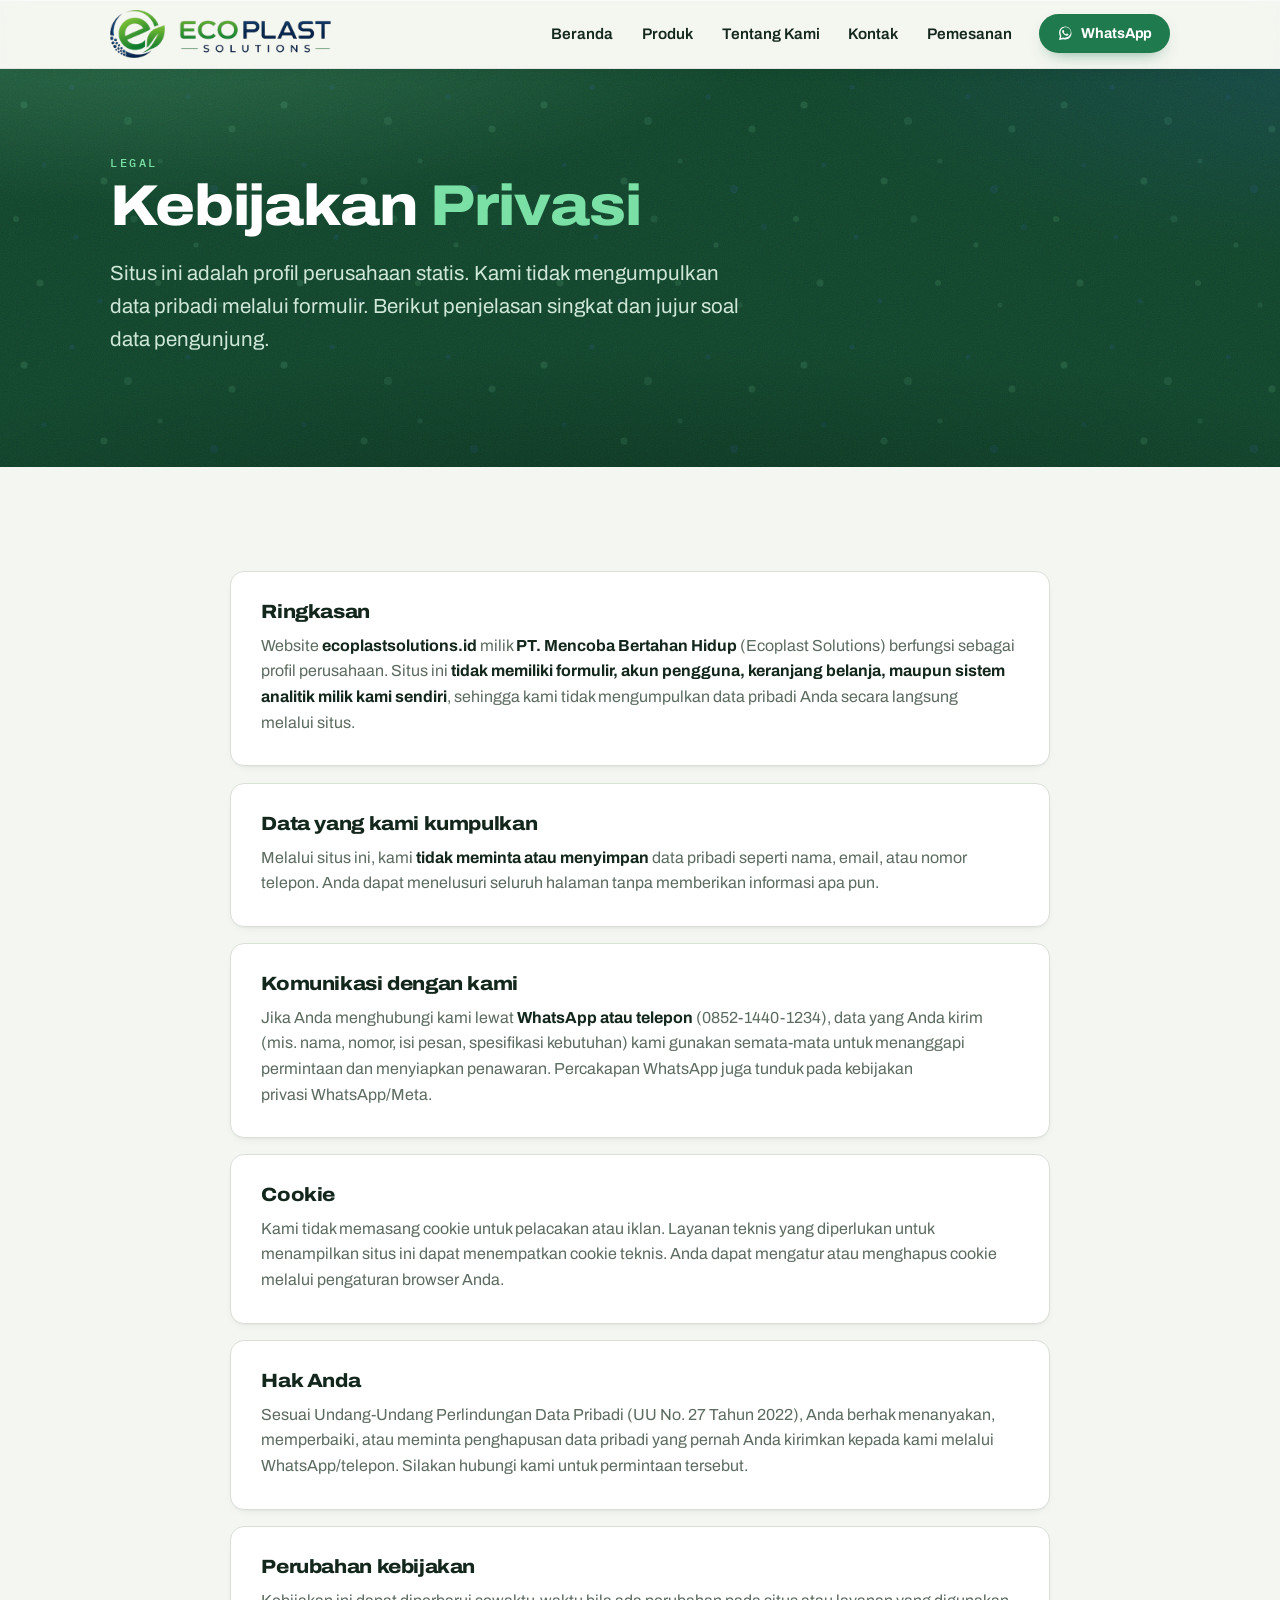
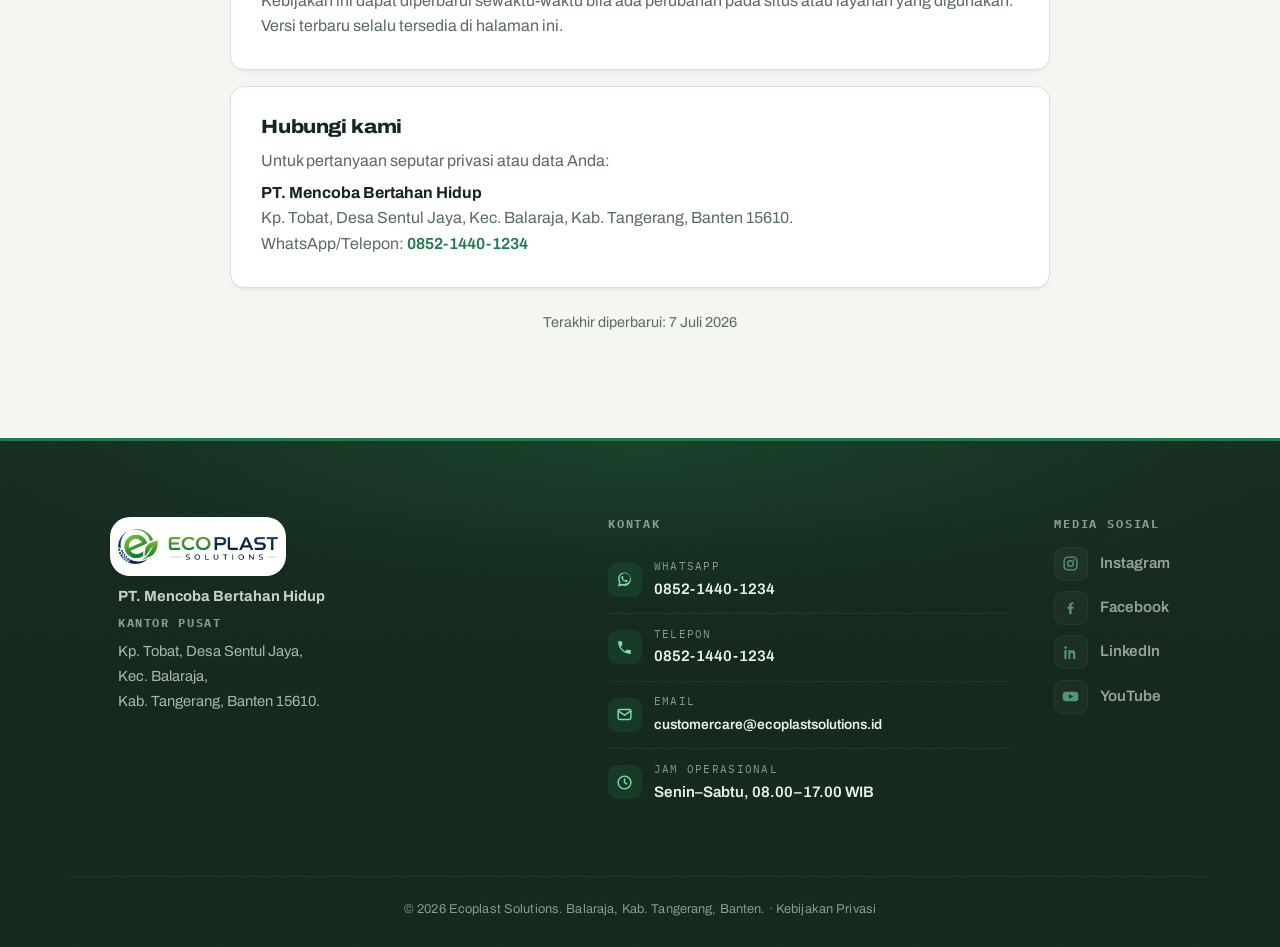
==== kebijakan-privasi.html @ 9cff0c55 "Zoom galeri mesin dikalemkan; judul Lokasi diganti Dua permintaan pemilik dalam satu perubahan.  1. " ====
<!DOCTYPE html>
<html lang="id">
<head>
  <meta charset="UTF-8" />
  <meta name="viewport" content="width=device-width, initial-scale=1.0" />
  <title>Kebijakan Privasi — Ecoplast Solutions</title>
  <meta name="description" content="Kebijakan privasi Ecoplast Solutions: situs profil statis tanpa formulir pengumpulan data. Penjelasan data yang dikumpulkan, komunikasi, dan cookie." />
  <meta name="keywords" content="kebijakan privasi, Ecoplast Solutions, Indonesia, Tangerang, Balaraja, Banten" />
  <meta name="robots" content="index, follow, max-snippet:-1, max-image-preview:large" />

  <link rel="canonical" href="https://ecoplastsolutions.id/kebijakan-privasi.html" />
  <meta property="og:type" content="website" />
  <meta property="og:site_name" content="Ecoplast Solutions" />
  <meta property="og:locale" content="id_ID" />
  <meta property="og:title" content="Kebijakan Privasi — Ecoplast Solutions" />
  <meta property="og:description" content="Situs profil statis tanpa formulir pengumpulan data. Penjelasan data yang dikumpulkan, komunikasi, dan cookie." />
  <meta property="og:url" content="https://ecoplastsolutions.id/kebijakan-privasi.html" />
  <meta property="og:image" content="https://ecoplastsolutions.id/assets/og-image.png" />
  <meta property="og:image:width" content="1200" />
  <meta property="og:image:height" content="630" />
  <meta property="og:image:alt" content="Logo Ecoplast Solutions — produksi tali plastik &amp; biji plastik PP, Balaraja, Kab. Tangerang, Banten" />
  <meta name="twitter:card" content="summary_large_image" />

  <meta name="geo.region" content="ID-BT" />
  <meta name="geo.placename" content="Balaraja, Kabupaten Tangerang" />
  <meta name="geo.position" content="-6.2077458;106.4389806" />
  <meta name="ICBM" content="-6.2077458, 106.4389806" />

  <link rel="icon" href="/favicon.ico" sizes="16x16 32x32 48x48" />
  <link rel="icon" type="image/png" href="/favicon-32x32.png" sizes="32x32" />
  <link rel="icon" type="image/png" href="/favicon-48x48.png" sizes="48x48" />
  <link rel="apple-touch-icon" href="/apple-touch-icon.png" />
  <meta name="theme-color" content="#12442B" />
  <meta name="msapplication-TileColor" content="#12442B" />

  <link rel="preconnect" href="https://fonts.googleapis.com" />
  <link rel="preconnect" href="https://fonts.gstatic.com" crossorigin />
  <link href="https://fonts.googleapis.com/css2?family=Archivo:wght@400;500;600;700;800;900&family=IBM+Plex+Mono:wght@400;500&display=swap" rel="stylesheet" />
  <link rel="stylesheet" href="/styles.css?v=20260905s" />
  <link rel="stylesheet" href="/responsive.css?v=20260905s" />
  <script type="application/ld+json">
  {
    "@context": "https://schema.org",
    "@graph": [
      {
        "@type": "WebSite",
        "@id": "https://ecoplastsolutions.id/#website",
        "url": "https://ecoplastsolutions.id/",
        "name": "Ecoplast Solutions",
        "inLanguage": "id-ID",
        "publisher": {
          "@id": "https://ecoplastsolutions.id/#business"
        }
      },
      {
        "@type": "WebPage",
        "@id": "https://ecoplastsolutions.id/kebijakan-privasi.html#webpage",
        "url": "https://ecoplastsolutions.id/kebijakan-privasi.html",
        "name": "Kebijakan Privasi — Ecoplast Solutions",
        "isPartOf": {
          "@id": "https://ecoplastsolutions.id/#website"
        },
        "about": {
          "@id": "https://ecoplastsolutions.id/#business"
        },
        "inLanguage": "id-ID",
        "breadcrumb": {
          "@id": "https://ecoplastsolutions.id/kebijakan-privasi.html#breadcrumb"
        }
      },
      {
        "@type": "BreadcrumbList",
        "@id": "https://ecoplastsolutions.id/kebijakan-privasi.html#breadcrumb",
        "itemListElement": [
          {
            "@type": "ListItem",
            "position": 1,
            "name": "Beranda",
            "item": "https://ecoplastsolutions.id/"
          },
          {
            "@type": "ListItem",
            "position": 2,
            "name": "Kebijakan Privasi",
            "item": "https://ecoplastsolutions.id/kebijakan-privasi.html"
          }
        ]
      }
    ]
  }
  </script>
  <script>document.documentElement.classList.add('has-js');</script>
</head>
<body>
  <a class="skip-link" href="#main">Lewati ke konten</a>

  <header class="site-header">
    <div class="container">
      <a class="brand" href="/" aria-label="Ecoplast Solutions — Beranda">
        <img class="brand__mark" src="/assets/logo-lockup.png?v=1" width="570" height="124" alt="Ecoplast Solutions" />
      </a>
      <input type="checkbox" id="nav-toggle" class="nav-toggle" aria-label="Buka menu navigasi" autocomplete="off" />
      <label class="nav-burger" for="nav-toggle"><span></span><span></span><span></span></label>
      <label class="nav-overlay" for="nav-toggle" aria-hidden="true"></label>
      <nav class="nav" aria-label="Navigasi utama">
        <ul class="nav__links">
          <li><a class="nav__link" href="/">Beranda</a></li>
          <li><a class="nav__link" href="/produk.html">Produk</a></li>
          <li><a class="nav__link" href="/tentang.html">Tentang Kami</a></li>
          <li><a class="nav__link" href="/kontak.html">Kontak</a></li>
          <li><a class="nav__link" href="/pemesanan.html">Pemesanan</a></li>
        </ul>
        <a class="btn btn--wa nav__cta" href="https://wa.me/6285214401234?text=Halo%20Ecoplast%20Solutions%2C%20saya%20ingin%20bertanya." target="_blank" rel="noopener">
          <svg class="wa-ico" viewBox="0 0 32 32" aria-hidden="true" fill="currentColor"><path d="M16.04 3C9.4 3 4 8.4 4 15.04c0 2.12.55 4.19 1.6 6.02L4 29l8.13-1.55a12 12 0 0 0 3.9.66h.01C22.68 28.1 28 22.7 28 16.06 28 9.42 22.68 3 16.04 3zm0 21.9c-1.2 0-2.38-.24-3.48-.72l-.25-.1-4.83.92.92-4.7-.16-.25a9.9 9.9 0 0 1-1.53-5.9c0-5.5 4.48-9.98 9.98-9.98 5.5 0 9.9 4.48 9.9 9.98 0 5.5-4.48 9.75-9.98 9.75zm5.46-7.38c-.3-.15-1.77-.87-2.04-.97-.27-.1-.47-.15-.67.15-.2.3-.77.97-.94 1.17-.17.2-.35.22-.65.07-.3-.15-1.26-.46-2.4-1.48-.89-.79-1.49-1.77-1.66-2.07-.17-.3-.02-.46.13-.61.13-.13.3-.35.45-.52.15-.17.2-.3.3-.5.1-.2.05-.37-.02-.52-.08-.15-.67-1.62-.92-2.22-.24-.58-.49-.5-.67-.51l-.57-.01c-.2 0-.52.07-.8.37-.27.3-1.05 1.02-1.05 2.5 0 1.47 1.07 2.89 1.22 3.09.15.2 2.1 3.2 5.08 4.49.71.31 1.26.49 1.69.63.71.22 1.36.19 1.87.12.57-.09 1.77-.72 2.02-1.42.25-.7.25-1.3.17-1.42-.07-.13-.27-.2-.57-.35z"/></svg>
          WhatsApp
        </a>
      </nav>
    </div>
  </header>

  <main id="main">

    <!-- Page hero -->
    <section class="hero dotted" style="padding-block:clamp(3rem,7vw,5rem)">
      <div class="container">
        <div class="hero__inner">
          <span class="eyebrow on-dark">Legal</span>
          <h1>Kebijakan <span class="hl-light">Privasi</span></h1>
          <p class="hero__lead">Situs ini adalah profil perusahaan statis. Kami tidak mengumpulkan data pribadi melalui formulir. Berikut penjelasan singkat dan jujur soal data pengunjung.</p>
        </div>
      </div>
    </section>

    <!-- Isi kebijakan -->
    <section class="section">
      <div class="container">
        <div style="max-width:820px;margin-inline:auto;display:grid;gap:1rem">

          <div class="card">
            <h2 style="font-size:1.2rem;margin-bottom:0.6rem">Ringkasan</h2>
            <p>Website <strong>ecoplastsolutions.id</strong> milik <strong>PT. Mencoba Bertahan Hidup</strong> (Ecoplast Solutions) berfungsi sebagai profil perusahaan. Situs ini <strong>tidak memiliki formulir, akun pengguna, keranjang belanja, maupun sistem analitik milik kami sendiri</strong>, sehingga kami tidak mengumpulkan data pribadi Anda secara langsung melalui situs.</p>
          </div>

          <div class="card">
            <h2 style="font-size:1.2rem;margin-bottom:0.6rem">Data yang kami kumpulkan</h2>
            <p>Melalui situs ini, kami <strong>tidak meminta atau menyimpan</strong> data pribadi seperti nama, email, atau nomor telepon. Anda dapat menelusuri seluruh halaman tanpa memberikan informasi apa pun.</p>
          </div>

          <div class="card">
            <h2 style="font-size:1.2rem;margin-bottom:0.6rem">Komunikasi dengan kami</h2>
            <p>Jika Anda menghubungi kami lewat <strong>WhatsApp atau telepon</strong> (0852-1440-1234), data yang Anda kirim (mis. nama, nomor, isi pesan, spesifikasi kebutuhan) kami gunakan semata-mata untuk menanggapi permintaan dan menyiapkan penawaran. Percakapan WhatsApp juga tunduk pada kebijakan privasi WhatsApp/Meta.</p>
          </div>

          <div class="card">
            <h2 style="font-size:1.2rem;margin-bottom:0.6rem">Cookie</h2>
            <p>Kami tidak memasang cookie untuk pelacakan atau iklan. Layanan teknis yang diperlukan untuk menampilkan situs ini dapat menempatkan cookie teknis. Anda dapat mengatur atau menghapus cookie melalui pengaturan browser Anda.</p>
          </div>

          <div class="card">
            <h2 style="font-size:1.2rem;margin-bottom:0.6rem">Hak Anda</h2>
            <p>Sesuai Undang-Undang Perlindungan Data Pribadi (UU No. 27 Tahun 2022), Anda berhak menanyakan, memperbaiki, atau meminta penghapusan data pribadi yang pernah Anda kirimkan kepada kami melalui WhatsApp/telepon. Silakan hubungi kami untuk permintaan tersebut.</p>
          </div>

          <div class="card">
            <h2 style="font-size:1.2rem;margin-bottom:0.6rem">Perubahan kebijakan</h2>
            <p>Kebijakan ini dapat diperbarui sewaktu-waktu bila ada perubahan pada situs atau layanan yang digunakan. Versi terbaru selalu tersedia di halaman ini.</p>
          </div>

          <div class="card">
            <h2 style="font-size:1.2rem;margin-bottom:0.6rem">Hubungi kami</h2>
            <p>Untuk pertanyaan seputar privasi atau data Anda:</p>
            <p style="margin-top:0.4rem"><strong>PT. Mencoba Bertahan Hidup</strong><br />Kp. Tobat, Desa Sentul Jaya, Kec. Balaraja, Kab. Tangerang, Banten 15610.<br />WhatsApp/Telepon: <a class="link-inline" href="tel:+6285214401234">0852-1440-1234</a></p>
          </div>

          <p style="color:var(--muted);font-size:0.9rem;text-align:center;margin-top:0.4rem">Terakhir diperbarui: 7 Juli 2026</p>

        </div>
      </div>
    </section>

  </main>

  <footer class="site-footer">
    <div class="container">
      <div class="foot-cols">
      <div class="foot-info">
        <a class="foot-brand" href="/" aria-label="Ecoplast Solutions — Beranda">
          <img class="foot-brand__mark" src="/assets/logo-lockup.png?v=1" width="570" height="124" alt="Ecoplast Solutions" />
        </a>
        <p class="foot-address">
          <span class="foot-address__org">PT. Mencoba Bertahan Hidup</span>
          <strong>Kantor Pusat</strong>
          Kp. Tobat, Desa Sentul Jaya, Kec. Balaraja,<br />
          Kab. Tangerang, Banten 15610.
        </p>
      </div>
      <div class="foot-col">
        <h3>Kontak</h3>
        <div class="fc">
          <div class="fc-row">
            <span class="fc-ico"><svg viewBox="0 0 32 32" fill="currentColor" aria-hidden="true"><path d="M16.04 3C9.4 3 4 8.4 4 15.04c0 2.12.55 4.19 1.6 6.02L4 29l8.13-1.55a12 12 0 0 0 3.9.66h.01C22.68 28.1 28 22.7 28 16.06 28 9.42 22.68 3 16.04 3zm0 21.9c-1.2 0-2.38-.24-3.48-.72l-.25-.1-4.83.92.92-4.7-.16-.25a9.9 9.9 0 0 1-1.53-5.9c0-5.5 4.48-9.98 9.98-9.98 5.5 0 9.9 4.48 9.9 9.98 0 5.5-4.48 9.75-9.98 9.75zm5.46-7.38c-.3-.15-1.77-.87-2.04-.97-.27-.1-.47-.15-.67.15-.2.3-.77.97-.94 1.17-.17.2-.35.22-.65.07-.3-.15-1.26-.46-2.4-1.48-.89-.79-1.49-1.77-1.66-2.07-.17-.3-.02-.46.13-.61.13-.13.3-.35.45-.52.15-.17.2-.3.3-.5.1-.2.05-.37-.02-.52-.08-.15-.67-1.62-.92-2.22-.24-.58-.49-.5-.67-.51l-.57-.01c-.2 0-.52.07-.8.37-.27.3-1.05 1.02-1.05 2.5 0 1.47 1.07 2.89 1.22 3.09.15.2 2.1 3.2 5.08 4.49.71.31 1.26.49 1.69.63.71.22 1.36.19 1.87.12.57-.09 1.77-.72 2.02-1.42.25-.7.25-1.3.17-1.42-.07-.13-.27-.2-.57-.35z"/></svg></span>
            <div>
              <span class="fc-label">WhatsApp</span>
              <a class="fc-val" href="https://wa.me/6285214401234?text=Halo%20Ecoplast%20Solutions%2C%20saya%20ingin%20bertanya." target="_blank" rel="noopener">0852-1440-1234</a>
            </div>
          </div>
          <hr class="fc-divider" />
          <div class="fc-row">
            <span class="fc-ico"><svg viewBox="0 0 24 24" fill="currentColor" aria-hidden="true"><path d="M6.6 10.8c1.4 2.8 3.8 5.1 6.6 6.6l2.2-2.2c.3-.3.7-.4 1-.2 1.1.4 2.3.6 3.6.6.6 0 1 .4 1 1V20c0 .6-.4 1-1 1C10.6 21 3 13.4 3 4c0-.6.4-1 1-1h3.5c.6 0 1 .4 1 1 0 1.2.2 2.4.6 3.6.1.4 0 .8-.3 1l-2.2 2.2z"/></svg></span>
            <div>
              <span class="fc-label">Telepon</span>
              <a class="fc-val" href="tel:+6285214401234">0852-1440-1234</a>
            </div>
          </div>
          <hr class="fc-divider" />
          <div class="fc-row">
            <span class="fc-ico"><svg viewBox="0 0 24 24" fill="none" stroke="currentColor" stroke-width="2" stroke-linecap="round" stroke-linejoin="round" aria-hidden="true"><rect x="3" y="5" width="18" height="14" rx="2"/><path d="m3 7 9 6 9-6"/></svg></span>
            <div>
              <span class="fc-label">Email</span>
              <a class="fc-val fc-val--email" href="mailto:customercare@ecoplastsolutions.id">customercare@<wbr />ecoplastsolutions.id</a>
            </div>
          </div>
          <hr class="fc-divider" />
          <div class="fc-row">
            <span class="fc-ico"><svg viewBox="0 0 24 24" fill="none" stroke="currentColor" stroke-width="2" stroke-linecap="round" stroke-linejoin="round" aria-hidden="true"><circle cx="12" cy="12" r="9"/><path d="M12 7v5l3 2"/></svg></span>
            <div>
              <span class="fc-label">Jam Operasional</span>
              <span class="fc-val">Senin–Sabtu, 08.00–17.00 WIB</span>
            </div>
          </div>
        </div>
      </div>
      <div class="foot-col">
        <h3>Media Sosial</h3>
        <ul class="foot-social">
          <li class="fsoc">
            <span class="fsoc-ico"><svg viewBox="0 0 24 24" fill="none" stroke="currentColor" stroke-width="2" aria-hidden="true"><rect x="3" y="3" width="18" height="18" rx="5"/><circle cx="12" cy="12" r="4"/><circle cx="17.2" cy="6.8" r="1.2" fill="currentColor" stroke="none"/></svg></span>
            <div>
              <span class="fsoc-name">Instagram</span>
            </div>
          </li>
          <li class="fsoc">
            <span class="fsoc-ico"><svg viewBox="0 0 24 24" fill="currentColor" aria-hidden="true"><path d="M13.5 21v-7.3h2.5l.4-2.9h-2.9V8.9c0-.8.2-1.4 1.4-1.4h1.5V4.9c-.3 0-1.3-.1-2.4-.1-2.3 0-3.9 1.4-3.9 4v2.1H7.6v2.9h2.5V21h3.4z"/></svg></span>
            <div>
              <span class="fsoc-name">Facebook</span>
            </div>
          </li>
          <li class="fsoc">
            <span class="fsoc-ico"><svg viewBox="0 0 24 24" fill="currentColor" aria-hidden="true"><path d="M6.94 5A1.94 1.94 0 1 1 3.06 5a1.94 1.94 0 0 1 3.88 0zM3.4 8.6h3.1V21H3.4V8.6zm5.7 0h2.97v1.7h.04c.41-.78 1.42-1.6 2.93-1.6 3.13 0 3.71 2.06 3.71 4.74V21h-3.1v-5.5c0-1.31-.02-3-1.83-3-1.83 0-2.11 1.43-2.11 2.9V21H9.1V8.6z"/></svg></span>
            <div>
              <span class="fsoc-name">LinkedIn</span>
            </div>
          </li>
          <li class="fsoc">
            <span class="fsoc-ico"><svg viewBox="0 0 24 24" fill="currentColor" aria-hidden="true"><path d="M23 12s0-3.2-.4-4.7c-.2-.8-.9-1.5-1.7-1.7C19.4 5.2 12 5.2 12 5.2s-7.4 0-8.9.4c-.8.2-1.5.9-1.7 1.7C1 8.8 1 12 1 12s0 3.2.4 4.7c.2.8.9 1.5 1.7 1.7 1.5.4 8.9.4 8.9.4s7.4 0 8.9-.4c.8-.2 1.5-.9 1.7-1.7.4-1.5.4-4.7.4-4.7zM9.8 15.3V8.7l6.3 3.3-6.3 3.3z"/></svg></span>
            <div>
              <span class="fsoc-name">YouTube</span>
            </div>
          </li>
        </ul>
      </div>
      </div>
    </div>
    <div class="foot-bottom">© <span class="js-year">2026</span> Ecoplast Solutions. Balaraja, Kab. Tangerang, Banten.<a class="foot-bottom__privacy" href="/kebijakan-privasi.html">Kebijakan Privasi</a></div>
  </footer>

  <script>
    document.querySelectorAll(".js-year").forEach(function(e){e.textContent=new Date().getFullYear();});
    /* Tutup drawer saat halaman dipulihkan dari RIWAYAT (tombol Back).
       Menu = checkbox CSS-only, dan browser memulihkan state checkbox saat navigasi
       riwayat -> halaman sebelumnya muncul dengan drawer sudah terbuka, seolah
       hamburger membuka sendiri. Perlu DUA lapis karena mekanismenya dua:
       (1) autocomplete="off" di <input> mematikan pemulihan state form biasa, dan
           itu jalan walau JS mati;
       (2) bfcache mengembalikan DOM apa adanya sehingga atribut itu TIDAK menolong
           -> pageshow yang menanganinya.
       Baris t.checked=false di luar handler menutup drawer sebelum cat pertama
       pada pemulihan non-bfcache, supaya tak ada kedipan. */
    (function(){
      var t=document.getElementById("nav-toggle");
      if(!t)return;
      t.checked=false;
      window.addEventListener("pageshow",function(){t.checked=false;});
    })();
    /* Reveal saat masuk layar. Daftar SEL harus sama dgn selector .has-js di styles.css. */
    (function(){
      var SEL=".hero__inner > *, .sec-head, .pcard, .feature, .prod, .step, .card, .gshot, .map-block, .cta-band .container > *";
      var els=[].slice.call(document.querySelectorAll(SEL));
      if(!els.length)return;
      if(!("IntersectionObserver" in window)){els.forEach(function(el){el.classList.add("in");});return;}
      els.forEach(function(el){
        var sibs=[].slice.call(el.parentNode.children).filter(function(c){return els.indexOf(c)>-1;});
        var i=sibs.indexOf(el);
        if(i>0)el.style.transitionDelay=Math.min(i,5)*0.12+"s";
      });
      var io=new IntersectionObserver(function(ents){
        ents.forEach(function(e){if(e.isIntersecting){e.target.classList.add("in");io.unobserve(e.target);}});
      },{rootMargin:"0px 0px -8% 0px",threshold:0.08});
      els.forEach(function(el){io.observe(el);});
    })();
  </script>
</body>
</html>
---- styles.css ----
/* ==========================================================================
   Ecoplast Solutions — styles.css (single stylesheet for all pages)
   Static HTML + CSS. No build step, no framework.
   ========================================================================== */

:root {
  --bg: #F4F6F1;
  --ink: #14271D;
  --green: #1F7A4D;
  --green-deep: #12442B;
  --blue: #2B5CB8;
  --muted: #5C6B60;
  --line: #D9E0D6;

  --green-light: #7BE0A6;      /* highlight on dark backgrounds */

  /* GOLD — SATU pemakaian saja: bulatan nomor alur produksi (.step__n) saat hover.
     Sama seperti --blue, artinya dijaga tunggal supaya tetap berarti; begitu
     disebar ke elemen lain ia kembali jadi dekorasi.

     Pasangan ini DIPILIH PEMILIK dari perbandingan yang dirender & dilihat
     (11 Sep 2026), setelah usulan awal yang lebih gelap ditolak: "warna goldnya
     kurang pas". Ia paling dekat ke golden yellow di antara kandidat yang dicoba.

     KONSEKUENSI YANG SUDAH DISAMPAIKAN & DITERIMA: angkanya tetap PUTIH
     (permintaan pemilik juga), dan putih di atas warna seterang ini cuma
     **2,42:1** di titik terbaiknya — di bawah ambang WCAG 4,5:1 untuk teks kecil.
     Itu bukan kelalaian, itu pilihan sadar: pemilik lebih mengutamakan warnanya.
     Angka pada `.step__n` juga bukan pembawa makna — judul & deskripsi tiap
     langkah ada di `<h3>`/`<p>` di bawahnya, dan urutannya sudah dibawa `<ol>`,
     jadi yang hilang adalah kenyamanan baca, bukan informasi.
     **Kalau kelak ingin lolos ambang tanpa mengubah warnanya**, jalannya cuma
     satu dan sudah diukur: ganti warna angka dari putih ke `var(--ink)` →
     **4,73:1**. Jangan menambal dengan text-shadow/-webkit-text-stroke; trik
     semacam itu sudah pernah ditolak di footer.
     Tanpa gradasi rata pun sama saja — yang menentukan terangnya warna, bukan
     titik berhentinya. */
  --gold: #F2E3A8;             /* ujung terang gradasi */
  --gold-deep: #A88A2A;        /* ujung gelap gradasi */

  /* Warna wordmark dari LOGO ASLI (kiblat): ECO = hijau, PLAST + SOLUTIONS = navy.
     Dipakai di lockup header & footer agar warna teks brand persis logo. */
  --brand-green: #3E9B37;      /* huruf "ECO" */
  --brand-navy:  #173B5C;      /* huruf "PLAST" & "SOLUTIONS" */

  --radius: 14px;
  --radius-lg: 20px;
  --card-pad: clamp(1.4rem, 3vw, 1.9rem);
  --maxw: 1140px;
  --space: clamp(3.75rem, 8.5vw, 6.5rem);

  /* Elevation — soft, layered, low-opacity (premium depth, not heavy drop shadows) */
  --shadow-sm: 0 1px 2px rgba(18,39,29,.04), 0 4px 12px -6px rgba(18,39,29,.10);
  --shadow-md: 0 6px 16px -8px rgba(18,39,29,.12), 0 14px 34px -18px rgba(18,68,43,.24);
  --shadow-lg: 0 14px 40px -16px rgba(18,68,43,.30), 0 6px 16px -10px rgba(18,39,29,.14);

  /* Motion — one easing + duration scale for a coherent feel across the site */
  --ease: cubic-bezier(.4, 0, .2, 1);
  --ease-out: cubic-bezier(.16, 1, .3, 1);
  --dur: .22s;
  --dur-slow: .4s;
  --dur-reveal: 1.1s; /* khusus reveal scroll-in — lambat & elegan (bukan kaku) */

  --font-sans: "Archivo", system-ui, -apple-system, Segoe UI, Roboto, sans-serif;
  --font-mono: "IBM Plex Mono", ui-monospace, SFMono-Regular, Menlo, monospace;
}

/* ---- Reset ---- */
*, *::before, *::after { margin: 0; padding: 0; box-sizing: border-box; }

html {
  scroll-behavior: smooth;
  scroll-padding-top: 84px;
  -webkit-text-size-adjust: 100%;
  overflow-x: clip;   /* lihat catatan di body — `clip`, JANGAN `hidden` (sticky header) */
}

body {
  font-family: var(--font-sans);
  font-optical-sizing: auto;
  background: var(--bg);
  color: var(--ink);
  line-height: 1.6;
  -webkit-font-smoothing: antialiased;
  text-rendering: optimizeLegibility;
  /* Jaring pengaman scroll horizontal. Pakai `clip`, BUKAN `hidden`:
     `overflow-x: hidden` + `overflow-y: visible` membuat overflow-y ikut jadi
     `auto`, jadi body berubah menjadi scroll container → ada dua scroller
     bersarang (html + body). Itu sumber halaman terasa "bergeser" saat drawer
     mobile menggeser masuk, dan bisa mematahkan `position: sticky` header.
     `clip` mengklip tanpa membuat scroll container. `hidden` disimpan sebagai
     fallback untuk browser yang belum mengenal `clip`. */
  overflow-x: hidden;
  overflow-x: clip;
}

img { max-width: 100%; display: block; }
a { color: inherit; }
p { text-wrap: pretty; }

h1, h2, h3 {
  font-family: var(--font-sans);
  font-variation-settings: "wdth" 112;
  font-weight: 800;
  line-height: 1.08;
  letter-spacing: -0.02em;
  color: var(--ink);
  text-wrap: balance;
}

/* ---- Layout helpers ---- */
.container { width: 100%; max-width: var(--maxw); margin-inline: auto; padding-inline: clamp(1.25rem, 4vw, 2.5rem); }
.section { padding-block: var(--space); }
/* Section yang merupakan LANJUTAN dari section di atasnya, bukan topik baru.
   Dua .section beruntun menumpuk padding: var(--space) bawah + var(--space) atas
   = 208px di >=1280px. Untuk topik yang berbeda itu pas, tapi di pemesanan.html
   "Syarat pemesanan" adalah pengantar yang langsung menuju formulirnya, dan jeda
   selebar itu terbaca seperti pindah halaman (dilaporkan pemilik). Padding atas
   dinolkan supaya jaraknya kembali satu var(--space) — tetap memakai token yang
   sama, bukan angka karangan. */
.section--tight { padding-top: 0; }

.eyebrow {
  font-family: var(--font-mono);
  font-size: 0.72rem;
  font-weight: 500;
  letter-spacing: 0.22em;
  text-transform: uppercase;
  color: var(--green);
}
.eyebrow.on-dark { color: var(--green-light); }

.lead { font-size: clamp(1.05rem, 1.8vw, 1.25rem); line-height: 1.62; color: var(--muted); max-width: 60ch; letter-spacing: -0.005em; }
/* `.lead` punya DUA peran, dan warnanya ikut perannya:
   - di bawah `<h2>` (mis. `produk.html`) ia kalimat pengantar → `--muted`, sengaja
     lebih redup dari judulnya;
   - di dalam `.card` (mis. profil di `tentang.html`) ia SATU-SATUNYA isi kartu,
     jadi ia teks utama, bukan pendukung → `--ink`.
   Dulu yang kedua ditulis sebagai `style="color:var(--ink)"` inline di dua
   paragraf `tentang.html`. Hasilnya sama, tapi kelas yang sama jadi tampil dua
   warna tanpa jejak apa pun di stylesheet — audit warna teks 11 Sep 2026
   menandainya sebagai tidak konsisten justru karena tak ada aturannya di sini.
   Dipindahkan jadi aturan bernama; tampilannya tidak berubah sedikit pun.
   `produk.html` tidak terpengaruh: `.lead` di sana ada di `.prod__body`, bukan
   di dalam `.card`. */
.card .lead { color: var(--ink); }
/* Paragraf biasa di dalam kartu = teks pendukung → `--muted`, dan `<strong>` di
   dalamnya kembali ke `--ink` supaya penegasannya tetap terbaca. Sebelum 11 Sep
   2026 kedua hal ini ditulis sebagai `style="color:…"` inline di SETIAP paragraf
   (`tentang.html` bagian Lokasi, dan seluruh `kebijakan-privasi.html` yang memang
   dirakit dengan inline style) — 17 tempelan yang semuanya mengulang nilai yang
   sama. Dijadikan aturan supaya warnanya punya satu sumber.
   Tanda `>` (anak LANGSUNG) disengaja: tanpa itu paragraf yang ter-nest di dalam
   komponen lain ikut terseret.
   Yang TIDAK boleh ikut berubah dan sudah dicek menang spesifisitas:
   `.quote-card p { color: #CFE7D8 }` (0,2,0) — kartu gelap di `kontak.html`,
   kalau ikut jadi muted ia nyaris tak terbaca; dan `.feature p` (0,1,1, ditulis
   belakangan) yang nilainya memang sudah `--muted`. `.card .lead` (0,2,0) juga
   tetap menang atas aturan ini (0,1,1), jadi lead di kartu tetap `--ink`. */
.card > p { color: var(--muted); }
.card > p strong { color: var(--ink); }
/* Tautan di dalam paragraf isi. Dasarnya `a { color: inherit }`, jadi tanpa kelas
   ini tautan dalam teks tidak terlihat sebagai tautan sama sekali. Hijau dipilih
   karena itu sudah warna hover tautan di tempat lain (`a.crow__val:hover`).
   Dibuat 11 Sep 2026 untuk menggantikan pemakaian `.fc-val` yang keliru di
   `kebijakan-privasi.html`: `.fc-val` itu kelas FOOTER — warnanya `#EAF1EB`
   untuk latar gelap dan ber-`white-space: nowrap` — jadi di badan teks ia harus
   ditambal `style="color:var(--green)"` supaya terbaca, sementara `nowrap`-nya
   tetap terbawa diam-diam. */
.link-inline { color: var(--green); font-weight: 600; text-decoration: none; }
.link-inline:hover { text-decoration: underline; }
/* frasa highlight: warna + jaga tidak terpecah tengah kata antar-baris */
.hl-light { color: var(--green-light); white-space: nowrap; }

/* ==========================================================================
   Buttons
   ========================================================================== */
.btn {
  display: inline-flex;
  align-items: center;
  justify-content: center;
  gap: 0.55em;
  font-family: var(--font-sans);
  font-weight: 700;
  font-size: 0.98rem;
  line-height: 1;
  letter-spacing: -0.005em;
  padding: 0.9em 1.5em;
  border-radius: 999px;
  border: 1.5px solid transparent;
  text-decoration: none;
  cursor: pointer;
  will-change: transform;
  transition: transform var(--dur) var(--ease), background-color var(--dur) var(--ease),
              border-color var(--dur) var(--ease), color var(--dur) var(--ease), box-shadow var(--dur) var(--ease);
}
.btn:hover { transform: translateY(-2px); }
.btn:active { transform: translateY(0) scale(.985); transition-duration: .08s; }

.btn--wa { background: var(--green); color: #fff; box-shadow: 0 8px 18px -10px rgba(31,122,77,.7); }
.btn--wa:hover { background: #1a6a43; box-shadow: 0 14px 26px -10px rgba(31,122,77,.7), 0 4px 10px -6px rgba(31,122,77,.5); }

.btn--primary { background: var(--green); color: #fff; box-shadow: 0 8px 18px -10px rgba(31,122,77,.7); }
.btn--primary:hover { background: #1a6a43; box-shadow: 0 14px 26px -10px rgba(31,122,77,.7), 0 4px 10px -6px rgba(31,122,77,.5); }

.btn--ghost { background: transparent; color: var(--ink); border-color: var(--line); }
.btn--ghost:hover { border-color: var(--green); color: var(--green); background: rgba(31,122,77,.05); }

.btn--on-dark { background: #fff; color: var(--green-deep); box-shadow: 0 10px 24px -12px rgba(0,0,0,.55); }
.btn--on-dark:hover { background: #eafff2; box-shadow: 0 16px 32px -12px rgba(0,0,0,.5); }

.btn--ghost-dark { background: rgba(255,255,255,.02); color: #fff; border-color: rgba(255,255,255,.4); }
.btn--ghost-dark:hover { border-color: rgba(255,255,255,.85); background: rgba(255,255,255,.1); }

.wa-ico { width: 1.15em; height: 1.15em; flex: none; }

/* ==========================================================================
   Header (sticky, shared)
   ========================================================================== */
.site-header {
  position: sticky;
  top: 0;
  z-index: 50;
  background: rgba(244, 246, 241, 0.82);
  backdrop-filter: saturate(160%) blur(14px);
  -webkit-backdrop-filter: saturate(160%) blur(14px);
  border-bottom: 1px solid rgba(18, 39, 29, .08);
  box-shadow: 0 1px 0 rgba(255,255,255,.5) inset, 0 6px 20px -18px rgba(18,39,29,.6);
  transition: box-shadow var(--dur) var(--ease), background-color var(--dur) var(--ease);
}
.site-header .container {
  display: flex;
  align-items: center;
  justify-content: space-between;
  gap: 1rem;
  min-height: 68px;
}

/* Brand header = ASET YANG SAMA dengan footer (`assets/logo-lockup.png`) supaya
   susunan DAN tipografi wordmark konsisten di kedua tempat. Sebelumnya header
   memakai emblem `logo-mark.png` + teks HTML ber-font Archivo satu baris, sementara
   footer memakai huruf logo asli bertumpuk — dua wordmark yang jelas beda.
   Tidak ada lagi teks wordmark HTML di situs ini: `.brand__name` & `.eco` sudah
   DIHAPUS dari styles.css dan responsive.css. Nama aksesibel tetap ada lewat
   `aria-label` pada `<a class="brand">` + `alt` pada gambarnya.
   Header berlatar TERANG (`--bg`), jadi TIDAK perlu panel putih seperti di footer. */
.brand {
  display: inline-flex;
  align-items: center;
  text-decoration: none;
  transition: opacity .15s ease;
}
.brand:hover { opacity: 0.82; }
/* 48px pada rasio aset 570x124 → "SOLUTIONS" 8.1px, ambang bawah keterbacaan.
   Jangan dinaikkan tanpa menaikkan `min-height` header (kini 68px, sisa ruang
   10px atas-bawah) — dan kalau tinggi header diubah, `top` panel drawer di
   responsive.css harus ikut disesuaikan. */
.brand__mark { width: auto; height: 48px; display: block; flex: none; }

/* Nav */
.nav { display: flex; align-items: center; gap: clamp(0.5rem, 2vw, 1.75rem); }
.nav__links { display: flex; align-items: center; gap: clamp(0.5rem, 2vw, 1.6rem); list-style: none; }
.nav__link {
  font-weight: 600;
  font-size: 0.96rem;
  text-decoration: none;
  color: var(--ink);
  padding: 0.35em 0.1em;
  position: relative;
  white-space: nowrap;
  transition: color var(--dur) var(--ease);
}
.nav__link::after {
  content: "";
  position: absolute;
  left: 0; right: 0; bottom: -2px;
  height: 2px;
  background: var(--green);
  border-radius: 2px;
  transform: scaleX(0);
  transform-origin: left center;
  transition: transform var(--dur) var(--ease-out);
}
.nav__link:hover { color: var(--green); }
.nav__link:hover::after { transform: scaleX(1); }
.nav__link[aria-current="page"] { color: var(--green); }
.nav__link[aria-current="page"]::after { transform: scaleX(1); }
.nav__cta { padding: 0.72em 1.15em; font-size: 0.9rem; }

/* Hamburger (CSS-only, no JS) — hidden on desktop, shown ≤720px.
   Gaya centralcats: 3 garis tanpa kotak, jadi X saat menu terbuka. */
/* Checkbox tersembunyi. `position: fixed`, BUKAN `absolute` — ini penting:
   dengan `absolute` ia berada di dalam `.site-header` yang `position: sticky`,
   jadi secara visual menempel di puncak layar TAPI posisi layout-nya tetap jauh
   di bawah dokumen (sticky tidak ikut dihitung). Saat label hamburger disentuh,
   browser memfokuskan checkbox ini lalu men-scroll-into-view "supaya terlihat" —
   padahal sudah terlihat — sehingga halaman MELOMPAT (terukur 388px, dan
   `scroll-padding-top: 84px` ikut memengaruhi perhitungannya). Elemen `fixed`
   dianggap selalu di dalam viewport, jadi scroll-into-view jadi no-op.
   Jangan kembalikan ke `absolute`. */
.nav-toggle {
  position: fixed;
  top: 0;
  left: 0;
  width: 1px;
  height: 1px;
  opacity: 0;
  pointer-events: none;
}
.nav-burger {
  display: none;
  flex-direction: column;
  justify-content: center;
  gap: 5px;
  width: 44px; height: 44px;
  padding: 10px;
  border: 0;
  background: transparent;
  cursor: pointer;
  flex: none;
}
.nav-burger span { display: block; height: 2px; width: 100%; background: var(--ink); border-radius: 2px; transition: transform .25s ease, opacity .2s ease; }

/* Overlay gelap di belakang drawer (label → klik untuk menutup). Off di desktop. */
.nav-overlay { display: none; }
.nav-toggle:focus-visible + .nav-burger { outline: 3px solid var(--blue); outline-offset: 2px; }
.nav-toggle:checked + .nav-burger span:nth-child(1) { transform: translateY(7px) rotate(45deg); }
.nav-toggle:checked + .nav-burger span:nth-child(2) { opacity: 0; }
.nav-toggle:checked + .nav-burger span:nth-child(3) { transform: translateY(-7px) rotate(-45deg); }

/* ==========================================================================
   Dotted "pellet" pattern backgrounds (hero + CTA band)
   ========================================================================== */
.dotted {
  position: relative;
  background-color: var(--green-deep);
  background-image: url("data:image/svg+xml,%3Csvg%20xmlns='http://www.w3.org/2000/svg'%20width='260'%20height='260'%20viewBox='0%200%20260%20260'%3E%3Cg%20fill='none'%3E%3Ccircle%20cx='24'%20cy='36'%20r='3.5'%20fill='%237BE0A6'%20opacity='.14'/%3E%3Ccircle%20cx='72'%20cy='18'%20r='2.5'%20fill='%232B5CB8'%20opacity='.16'/%3E%3Ccircle%20cx='128'%20cy='52'%20r='4'%20fill='%237BE0A6'%20opacity='.10'/%3E%3Ccircle%20cx='188'%20cy='28'%20r='2.5'%20fill='%232B5CB8'%20opacity='.14'/%3E%3Ccircle%20cx='232'%20cy='60'%20r='3.5'%20fill='%237BE0A6'%20opacity='.12'/%3E%3Ccircle%20cx='44'%20cy='96'%20r='2.5'%20fill='%232B5CB8'%20opacity='.12'/%3E%3Ccircle%20cx='104'%20cy='112'%20r='3.5'%20fill='%237BE0A6'%20opacity='.13'/%3E%3Ccircle%20cx='160'%20cy='92'%20r='2.5'%20fill='%237BE0A6'%20opacity='.10'/%3E%3Ccircle%20cx='214'%20cy='120'%20r='4'%20fill='%232B5CB8'%20opacity='.13'/%3E%3Ccircle%20cx='16'%20cy='150'%20r='3'%20fill='%237BE0A6'%20opacity='.11'/%3E%3Ccircle%20cx='76'%20cy='168'%20r='2.5'%20fill='%232B5CB8'%20opacity='.15'/%3E%3Ccircle%20cx='134'%20cy='150'%20r='3.5'%20fill='%237BE0A6'%20opacity='.10'/%3E%3Ccircle%20cx='196'%20cy='176'%20r='2.5'%20fill='%237BE0A6'%20opacity='.12'/%3E%3Ccircle%20cx='244'%20cy='158'%20r='3'%20fill='%232B5CB8'%20opacity='.12'/%3E%3Ccircle%20cx='40'%20cy='214'%20r='3.5'%20fill='%237BE0A6'%20opacity='.12'/%3E%3Ccircle%20cx='100'%20cy='232'%20r='2.5'%20fill='%232B5CB8'%20opacity='.14'/%3E%3Ccircle%20cx='158'%20cy='214'%20r='3'%20fill='%237BE0A6'%20opacity='.11'/%3E%3Ccircle%20cx='220'%20cy='236'%20r='2.5'%20fill='%237BE0A6'%20opacity='.10'/%3E%3C/g%3E%3C/svg%3E");
  color: #EAF6EE;
}
.dotted::before {
  /* ambient lighting: green glow top-left, cool blue accent top-right, bottom vignette
     — layered depth that also keeps text readable over the pattern */
  content: "";
  position: absolute;
  inset: 0;
  background:
    radial-gradient(90% 80% at 10% -10%, rgba(123,224,166,.22), transparent 55%),
    radial-gradient(75% 95% at 105% -5%, rgba(43,92,184,.20), transparent 55%),
    radial-gradient(120% 90% at 50% 125%, rgba(0,0,0,.30), transparent 62%);
  pointer-events: none;
}
.dotted::after {
  /* fine grain — softens banding, adds a tactile "printed" quality */
  content: "";
  position: absolute;
  inset: 0;
  pointer-events: none;
  opacity: .35;
  mix-blend-mode: soft-light;
  background-image: url("data:image/svg+xml,%3Csvg%20xmlns='http://www.w3.org/2000/svg'%20width='140'%20height='140'%3E%3Cfilter%20id='n'%3E%3CfeTurbulence%20type='fractalNoise'%20baseFrequency='0.85'%20numOctaves='2'%20stitchTiles='stitch'/%3E%3C/filter%3E%3Crect%20width='100%25'%20height='100%25'%20filter='url(%23n)'/%3E%3C/svg%3E");
}
.dotted > .container { position: relative; z-index: 1; }
.dotted h1, .dotted h2, .dotted h3 { color: #fff; }

/* ==========================================================================
   Hero
   ========================================================================== */
.hero { padding-block: clamp(3.5rem, 9vw, 7rem); }
.hero__inner { max-width: 52rem; }
.hero .eyebrow { margin-bottom: 1.1rem; }
.hero h1 {
  font-size: clamp(1.75rem, 5.6vw, 3.6rem);
  margin-bottom: 1.25rem;
}
.hero__lead { color: #CFE7D8; font-size: clamp(1.05rem, 1.9vw, 1.28rem); max-width: 54ch; margin-bottom: 2rem; }
.hero__actions { display: flex; flex-wrap: wrap; gap: 0.85rem; }

/* Banner judul halaman dalam (produk/tentang/kontak): tinggi SERAGAM apa pun panjang
   lead — konten (eyebrow/H1/lead) di-center vertikal + min-height sama. Padding-block
   inline ketiganya identik. index.html (hero--factory) TIDAK memakai kelas ini. */
.hero--banner {
  display: flex;
  flex-direction: column;
  justify-content: center;
  min-height: 340px;
  padding-block: clamp(1.75rem, 3vw, 2.5rem);   /* identik ketiga halaman; min-height yang menentukan tinggi */
}
.hero--banner .hero__lead { margin-bottom: 0; }   /* elemen terakhir di banner — buang jarak bawah agar center rapi */

/* Beranda hero — coded "industrial blueprint" background (no photo):
   factory skyline line-art + rope-coil rings + pellet dots over a dark
   legibility gradient. Overrides .dotted's plain pattern (defined later). */
.hero--factory {
  background-color: var(--green-deep);
  background-image:
    linear-gradient(103deg, rgba(7,33,21,.94) 0%, rgba(9,40,25,.72) 42%, rgba(12,44,27,.34) 72%, rgba(43,92,184,.16) 100%),
    url("data:image/svg+xml,%3Csvg%20xmlns%3D%27http%3A%2F%2Fwww.w3.org%2F2000%2Fsvg%27%20width%3D%271200%27%20height%3D%27230%27%20viewBox%3D%270%200%201200%20230%27%20fill%3D%27none%27%20stroke%3D%27%237BE0A6%27%20stroke-width%3D%272.4%27%20stroke-linejoin%3D%27round%27%20stroke-linecap%3D%27round%27%3E%20%3Cg%20opacity%3D%270.55%27%3E%20%3Cpath%20d%3D%27M0%20214%20H1200%27%2F%3E%20%3Cpath%20d%3D%27M60%20214%20V132%20H150%20V214%27%2F%3E%20%3Cpath%20d%3D%27M84%20150%20h16%20M118%20150%20h16%20M84%20178%20h16%20M118%20178%20h16%27%2F%3E%20%3Cpath%20d%3D%27M180%20214%20V162%20L206%20142%20L206%20162%20L232%20142%20L232%20162%20L258%20142%20L258%20162%20L284%20142%20L284%20162%20L310%20142%20L310%20214%27%2F%3E%20%3Cpath%20d%3D%27M338%20214%20V78%20H360%20V214%27%2F%3E%20%3Cpath%20d%3D%27M400%20214%20V116%20H524%20V214%27%2F%3E%20%3Cpath%20d%3D%27M424%20140%20h20%20M462%20140%20h20%20M500%20140%20h20%20M424%20172%20h20%20M462%20172%20h20%20M500%20172%20h20%27%2F%3E%20%3Cpath%20d%3D%27M560%20214%20V158%20a22%2020%200%200%201%2044%200%20V214%27%2F%3E%20%3Cpath%20d%3D%27M640%20214%20V96%20H704%20V214%27%2F%3E%20%3Cpath%20d%3D%27M664%20120%20h16%20M664%20150%20h16%20M664%20180%20h16%27%2F%3E%20%3Cpath%20d%3D%27M736%20214%20V150%20L826%20120%20L916%20150%20V214%27%2F%3E%20%3Cpath%20d%3D%27M956%20214%20V134%20H1046%20V214%27%2F%3E%20%3Cpath%20d%3D%27M1076%20214%20V166%20L1101%20146%20L1101%20166%20L1126%20146%20L1126%20166%20L1151%20146%20L1151%20166%20L1176%20146%20L1176%20214%27%2F%3E%20%3C%2Fg%3E%20%3Cg%20opacity%3D%270.4%27%3E%20%3Ccircle%20cx%3D%27349%27%20cy%3D%2764%27%20r%3D%276%27%2F%3E%20%3Ccircle%20cx%3D%27357%27%20cy%3D%2746%27%20r%3D%275%27%2F%3E%20%3Ccircle%20cx%3D%27366%27%20cy%3D%2731%27%20r%3D%274%27%2F%3E%20%3C%2Fg%3E%20%3C%2Fsvg%3E"),
    url("data:image/svg+xml,%3Csvg%20xmlns%3D%27http%3A%2F%2Fwww.w3.org%2F2000%2Fsvg%27%20width%3D%27640%27%20height%3D%27640%27%20viewBox%3D%270%200%20640%20640%27%20fill%3D%27none%27%20stroke%3D%27%237BE0A6%27%20stroke-width%3D%272.2%27%3E%20%3Cg%20opacity%3D%270.11%27%3E%20%3Ccircle%20cx%3D%27320%27%20cy%3D%27320%27%20r%3D%27308%27%2F%3E%20%3Ccircle%20cx%3D%27320%27%20cy%3D%27320%27%20r%3D%27262%27%2F%3E%20%3Ccircle%20cx%3D%27320%27%20cy%3D%27320%27%20r%3D%27216%27%2F%3E%20%3Ccircle%20cx%3D%27320%27%20cy%3D%27320%27%20r%3D%27170%27%2F%3E%20%3Ccircle%20cx%3D%27320%27%20cy%3D%27320%27%20r%3D%27124%27%2F%3E%20%3Ccircle%20cx%3D%27320%27%20cy%3D%27320%27%20r%3D%2778%27%2F%3E%20%3C%2Fg%3E%20%3Ccircle%20cx%3D%27320%27%20cy%3D%27320%27%20r%3D%2734%27%20opacity%3D%270.16%27%2F%3E%20%3C%2Fsvg%3E"),
    url("data:image/svg+xml,%3Csvg%20xmlns%3D%27http%3A%2F%2Fwww.w3.org%2F2000%2Fsvg%27%20width%3D%27260%27%20height%3D%27260%27%20viewBox%3D%270%200%20260%20260%27%3E%20%3Cg%20fill%3D%27none%27%3E%20%3Ccircle%20cx%3D%2724%27%20cy%3D%2736%27%20r%3D%273.5%27%20fill%3D%27%237BE0A6%27%20opacity%3D%27.14%27%2F%3E%3Ccircle%20cx%3D%2772%27%20cy%3D%2718%27%20r%3D%272.5%27%20fill%3D%27%232B5CB8%27%20opacity%3D%27.16%27%2F%3E%3Ccircle%20cx%3D%27128%27%20cy%3D%2752%27%20r%3D%274%27%20fill%3D%27%237BE0A6%27%20opacity%3D%27.10%27%2F%3E%3Ccircle%20cx%3D%27188%27%20cy%3D%2728%27%20r%3D%272.5%27%20fill%3D%27%232B5CB8%27%20opacity%3D%27.14%27%2F%3E%3Ccircle%20cx%3D%27232%27%20cy%3D%2760%27%20r%3D%273.5%27%20fill%3D%27%237BE0A6%27%20opacity%3D%27.12%27%2F%3E%3Ccircle%20cx%3D%2744%27%20cy%3D%2796%27%20r%3D%272.5%27%20fill%3D%27%232B5CB8%27%20opacity%3D%27.12%27%2F%3E%3Ccircle%20cx%3D%27104%27%20cy%3D%27112%27%20r%3D%273.5%27%20fill%3D%27%237BE0A6%27%20opacity%3D%27.13%27%2F%3E%3Ccircle%20cx%3D%27160%27%20cy%3D%2792%27%20r%3D%272.5%27%20fill%3D%27%237BE0A6%27%20opacity%3D%27.10%27%2F%3E%3Ccircle%20cx%3D%27214%27%20cy%3D%27120%27%20r%3D%274%27%20fill%3D%27%232B5CB8%27%20opacity%3D%27.13%27%2F%3E%3Ccircle%20cx%3D%2716%27%20cy%3D%27150%27%20r%3D%273%27%20fill%3D%27%237BE0A6%27%20opacity%3D%27.11%27%2F%3E%3Ccircle%20cx%3D%2776%27%20cy%3D%27168%27%20r%3D%272.5%27%20fill%3D%27%232B5CB8%27%20opacity%3D%27.15%27%2F%3E%3Ccircle%20cx%3D%27134%27%20cy%3D%27150%27%20r%3D%273.5%27%20fill%3D%27%237BE0A6%27%20opacity%3D%27.10%27%2F%3E%3Ccircle%20cx%3D%27196%27%20cy%3D%27176%27%20r%3D%272.5%27%20fill%3D%27%237BE0A6%27%20opacity%3D%27.12%27%2F%3E%3Ccircle%20cx%3D%27244%27%20cy%3D%27158%27%20r%3D%273%27%20fill%3D%27%232B5CB8%27%20opacity%3D%27.12%27%2F%3E%3Ccircle%20cx%3D%2740%27%20cy%3D%27214%27%20r%3D%273.5%27%20fill%3D%27%237BE0A6%27%20opacity%3D%27.12%27%2F%3E%3Ccircle%20cx%3D%27100%27%20cy%3D%27232%27%20r%3D%272.5%27%20fill%3D%27%232B5CB8%27%20opacity%3D%27.14%27%2F%3E%3Ccircle%20cx%3D%27158%27%20cy%3D%27214%27%20r%3D%273%27%20fill%3D%27%237BE0A6%27%20opacity%3D%27.11%27%2F%3E%3Ccircle%20cx%3D%27220%27%20cy%3D%27236%27%20r%3D%272.5%27%20fill%3D%27%237BE0A6%27%20opacity%3D%27.10%27%2F%3E%20%3C%2Fg%3E%20%3C%2Fsvg%3E");
  background-repeat: no-repeat, no-repeat, no-repeat, repeat;
  background-position: center, bottom center, right -70px top -150px, top left;
  background-size: cover, min(1180px, 150%) auto, 640px 640px, 260px 260px;
  overflow: hidden;   /* klip overlay skyline (lebar 150%) agar tak bikin scroll-x */
}

/* Overlay "cahaya berjalan": inline SVG diposisikan persis di atas layer skyline
   background (ukuran/anchor identik dgn background-size/position skyline di atas)
   sehingga segmen cahaya menyusuri outline pabrik yang sama. */
.hero__skyline {
  position: absolute;
  bottom: 0;
  left: 50%;
  transform: translateX(-50%);
  width: min(1180px, 150%);
  height: auto;
  pointer-events: none;
}
.hero__skyline-run {
  stroke: #7ED6A3;
  stroke-width: 2.6;
  stroke-linecap: round;
  stroke-linejoin: round;
  opacity: .62;
  filter: drop-shadow(0 0 3px rgba(126, 214, 163, .7));
  /* satu segmen pendek (90) + gap sepanjang sisa path (910) = pathLength 1000,
     jadi hanya satu berkas cahaya yang tampak dan loop-nya mulus. */
  stroke-dasharray: 90 910;
  animation: skyline-run 20s linear infinite;
}
@keyframes skyline-run {
  from { stroke-dashoffset: 1000; }
  to   { stroke-dashoffset: 0; }
}

/* ==========================================================================
   Section headers
   ========================================================================== */
.sec-head { max-width: 46rem; margin-bottom: 2.75rem; }
.sec-head .eyebrow { display: block; margin-bottom: 0.9rem; }
.sec-head h2 { font-size: clamp(1.7rem, 3.6vw, 2.5rem); }
.sec-head h2.h2-nowrap-lg { white-space: nowrap; }   /* desktop: satu baris (dikembalikan wrap di mobile via responsive.css) */
.sec-head p { margin-top: 0.9rem; color: var(--muted); font-size: 1.05rem; line-height: 1.6; max-width: 56ch; }

/* ==========================================================================
   Cards / grids
   ========================================================================== */
.grid { display: grid; gap: clamp(1rem, 2.2vw, 1.5rem); }
.grid--2 { grid-template-columns: repeat(2, 1fr); }
.grid--4 { grid-template-columns: repeat(4, 1fr); }

.card {
  background: #fff;
  border: 1px solid var(--line);
  border-radius: var(--radius);
  padding: var(--card-pad);
  box-shadow: var(--shadow-sm);
  transition: transform var(--dur) var(--ease), border-color var(--dur) var(--ease), box-shadow var(--dur) var(--ease);
}

/* SEMUA kontainer bereaksi SAMA. Nilainya satu: border `rgba(31,122,77,.5)`,
   `--shadow-lg`, dan angkat `translateY(-4px)` (transform-nya ditulis di blok
   khusus dekat aturan reveal — lihat alasannya di sana).
   RIWAYAT, supaya tidak diputar balik: mula-mula kartu teks sengaja dibedakan —
   hanya border + `--shadow-md`, TANPA gerak — dengan alasan `.card` polos bukan
   tautan sehingga tak pantas "terangkat" seperti `.pcard`/`.gshot`. Alasannya
   masuk akal, hasilnya tidak: di atas kartu putih berlatar hampir putih,
   perubahan border dan bayangan saja **praktis tak terlihat**. Pemilik melaporkan
   kartu Profil di tentang.html "belum ada efek hover", lalu menegaskan hasilnya
   jadi tidak konsisten. Betul — sebagian kontainer terangkat jelas, sebagian
   tampak mati. Konsistensi menang atas kemurnian semantik.
   `.order-form` IKUT, tidak lagi dikecualikan: pengecualian itu justru yang
   membuatnya terasa pilih kasih. Angkatannya tidak berkedip saat mengisi karena
   hover tetap aktif selama kursor di dalam formulir.
   JANGAN pakai `.card:not(...)` — `:not()` IKUT MENAMBAH bobot spesifisitas
   (3 kelas) dan diam-diam mengalahkan `.pcard:hover` (2 kelas) berapa pun
   urutannya; sudah pernah mematikan hover kartu produk. Semua aturan hover kartu
   dijaga tetap 2 kelas supaya URUTAN yang menentukan, bukan bobot. */
.card:hover { border-color: rgba(31,122,77,.5); box-shadow: var(--shadow-lg); }

.quote-card:hover { box-shadow: var(--shadow-lg); }

/* product summary cards (home) */
.pcard {
  display: flex;
  flex-direction: column;
  gap: 0.75rem;
  overflow: hidden;
  text-decoration: none;
  color: inherit;
}
.pcard:hover { transform: translateY(-4px); border-color: rgba(31,122,77,.5); box-shadow: var(--shadow-lg); }
/* Bingkai foto = container portrait 3:4, full-bleed ke tepi kartu (sudut atas ikut
   radius kartu lewat overflow:hidden .pcard). Foto object-fit:cover → mengisi penuh
   tanpa area kosong; kedua kartu identik tinggi karena rasio sama & lebar sama. */
.pcard__media {
  width: calc(100% + 2 * var(--card-pad));
  margin: calc(-1 * var(--card-pad)) calc(-1 * var(--card-pad)) 0.7rem;
  /* 4/3, bukan 3/4. Sumbernya (tali.webp & biji1.webp) sama-sama 3:4, jadi
     `cover` MEMANGKAS atas-bawah ~44% — itu disengaja dan sudah dibandingkan
     dengan merender 3/4, 1/1, dan 4/3 lalu melihatnya di 1707px:
       3/4 -> media 517x689, kartu setinggi hampir satu layar; judul & tautan
              "Selengkapnya" jatuh di bawah lipatan.
       1/1 -> 517x517, masih terpotong di lipatan.
       4/3 -> 517x388, SELURUH kartu (foto + tag + judul + deskripsi + tautan)
              terbaca sekaligus. Crop-nya juga lebih fokus ke produk: foto biji
              jadi penuh pellet, bukan latar putih.
     Kalau kelak foto diganti, cek ulang bahwa bagian penting tidak jatuh di
     luar potongan tengah. */
  aspect-ratio: 4 / 3;
  overflow: hidden;
  border-bottom: 1px solid var(--line);
}
.pcard__img {
  width: 100%;
  height: 100%;
  object-fit: cover;
  object-position: center;
  display: block;
  /* `backwards`, BUKAN `both`. Dengan `both`, keadaan akhir keyframe
     (`transform: none`) terkunci selamanya — dan di kaskade CSS animasi
     mengalahkan deklarasi biasa, sehingga transform apa pun dari aturan biasa
     TIDAK PERNAH jalan. Ditemukan 5 Sep 2026 saat zoom hover foto di sini mati
     tanpa sebab yang terlihat dari membaca CSS. Zoom-nya sendiri sudah dibuang
     (lihat di bawah), tapi `.prod__img` di produk.html masih memakai pola yang
     sama dan menunjuk komentar ini — jangan kembalikan ke `both`. */
  animation: img-in .55s ease backwards;
}
/* Foto SENGAJA DIAM saat hover (permintaan pemilik, 11 Sep 2026): yang bereaksi
   cukup kontainernya — kartu terangkat + border hijau + shadow, seperti kartu
   lain. Dulu ada `.pcard:hover .pcard__img { transform: scale(1.035);
   filter: saturate(1.06) }` plus `transition` transform/filter di atas; keduanya
   dibuang bersama entri `.pcard:hover .pcard__img` di blok
   `prefers-reduced-motion` (responsive.css) yang kini tak punya sasaran.
   Galeri mesin (`.gshot`) dan halaman produk (`.prod__img`) TIDAK ikut diubah —
   permintaannya khusus dua kartu di beranda. */
/* HIJAU, disamakan dengan `.eyebrow` ("Produk kami", "Kenapa Ecoplast") dan
   dengan `.prod__tag` di halaman produk — lihat catatan panjang di `.prod__tag`
   soal kenapa biru dibatalkan 11 Sep 2026. `.pcard__tag` BUKAN `.eyebrow` (ia
   punya gaya mono sendiri), jadi warnanya harus ditulis eksplisit di sini; tidak
   ada yang bisa diwarisi. */
.pcard__tag { font-family: var(--font-mono); font-size: .7rem; letter-spacing: .18em; text-transform: uppercase; color: var(--green); }
.pcard h3 { font-size: 1.3rem; }
.pcard p { color: var(--muted); }
.pcard__more { margin-top: auto; font-weight: 700; color: var(--green); display: inline-block; transition: transform var(--dur) var(--ease-out); }
.pcard:hover .pcard__more { transform: translateX(5px); }

/* feature cards */
/* -4px & shadow-lg, disamakan dengan kartu lain (dulu -3px & shadow-md — beda
   tipis tanpa alasan, dan justru beda-beda kecil semacam itu yang membuat
   keseluruhannya terasa tidak konsisten). */
.feature:hover { border-color: rgba(31,122,77,.5); box-shadow: var(--shadow-lg); transform: translateY(-4px); }
.feature h3 { font-size: 1.12rem; margin-bottom: 0.4rem; }
.feature p { color: var(--muted); font-size: 0.97rem; }
/* Badge IKON (menggantikan angka 01–04 di "Kenapa Ecoplast" — poin non-sequence):
   tile rounded hijau muda, ikon outline stroke pakai currentColor supaya ikut
   berubah putih saat kartu di-hover (konsisten dgn micro-interaction chip lain). */
.feature__ico {
  display: inline-flex;
  align-items: center;
  justify-content: center;
  width: 44px;
  height: 44px;
  margin-bottom: 0.85rem;
  color: var(--green);
  background: #E4EFE7;
  border-radius: var(--radius-sm);
  overflow: hidden;   /* jaga-jaga: SVG tak pernah meluber walau CSS ukuran telat/ke-cache */
  transition: background-color var(--dur) var(--ease), color var(--dur) var(--ease);
}
.feature__ico svg { width: 24px; height: 24px; display: block; flex: none; }
.feature:hover .feature__ico { background: var(--green); color: #fff; }
/* Varian tentang.html: ikon BERDAMPINGAN dengan label mono kecil (label dipertahankan),
   lalu judul di bawahnya. .feature__head = baris ikon + label. */
.feature__head { display: flex; align-items: center; gap: 0.7rem; margin-bottom: 0.9rem; }
.feature__head .feature__ico { margin-bottom: 0; }
.feature__tag {
  font-family: var(--font-mono);
  font-size: 0.72rem;
  font-weight: 600;
  letter-spacing: .12em;
  text-transform: uppercase;
  color: var(--green);
}

/* ==========================================================================
   Galeri foto (mesin & area produksi — tentang.html)
   Tiap item = <figure class="gshot"> berisi <a> pembungkus <img> + <figcaption>.
   Pembungkus <a> menuju file fotonya langsung (target="_blank") supaya foto bisa
   dilihat ukuran penuh TANPA lightbox JS — situs ini sengaja hanya punya dua
   skrip (tahun + reveal), jangan tambah yang ketiga.
   RASIO 4/3 dipilih setelah merender center-crop 1/1 vs 4/3 keempat foto dan
   MELIHATnya: 3 foto potret (1086x1448) + 1 lanskap (1448x1086) harus muat di
   grid seragam. Pada 4/3 keempat mesin tetap terbaca penuh dan foto lanskap
   tidak kehilangan panel kontrolnya; pada 1/1 panel itu terpotong. Kalau kelak
   menambah foto, cek ulang crop-nya sebelum mengubah rasio ini.
   ========================================================================== */
.gallery { display: grid; grid-template-columns: repeat(2, 1fr); gap: clamp(1rem, 2.2vw, 1.5rem); }
.gshot {
  margin: 0;
  background: #fff;
  border: 1px solid var(--line);
  border-radius: var(--radius-lg);
  overflow: hidden;                    /* sudut foto ikut membulat */
  box-shadow: var(--shadow-sm);
}
/* TILE-nya SENGAJA DIAM saat hover (permintaan pemilik 11 Sep 2026: "semua gambar
   di halaman tentang kami hilangkan hover-nya, zoom-nya biarkan"). Yang dibuang:
   `.gshot:hover { transform: translateY(-4px); border-color: rgba(31,122,77,.5);
   box-shadow: var(--shadow-lg) }`, entri `.has-js .gshot.in:hover` di blok
   hover-sesudah-reveal, `transition` transform/border/shadow di atas (tak ada
   lagi yang berubah untuk ditransisikan), dan kedua entri `.gshot` di blok
   `prefers-reduced-motion`.
   Yang TETAP: zoom fotonya, `.gshot:hover .gshot__img` di bawah — itulah "zoom"
   yang diminta dipertahankan, dan ia masih terlihat jelas karena foto mengisi
   penuh tile ber-`overflow: hidden`. Entri zoom di `prefers-reduced-motion`
   karena itu JANGAN ikut dihapus.
   Ini PENGECUALIAN sadar atas aturan "semua kontainer bereaksi sama"; lihat
   catatan aturan hover kontainer di CLAUDE.md sebelum menyeragamkannya lagi. */
.gshot__link { display: block; }
.gshot__img {
  width: 100%;
  /* height:auto WAJIB. Atribut width/height di <img> (dipasang untuk mencegah
     layout shift) masuk sebagai presentational hint width+height; kalau KEDUANYA
     definite, `aspect-ratio` DIABAIKAN browser. Tanpa baris ini foto ter-render
     setinggi atribut aslinya (terukur 516x1448, bukan 4:3). */
  height: auto;
  aspect-ratio: 4 / 3;
  object-fit: cover;
  object-position: center;
  display: block;
  background: #EDF1EA;                 /* placeholder saat lazy-load, tanpa lompatan layout */
  /* .62s, lebih lambat dari `--dur-slow` (.4s) yang dipakai zoom foto lain dulu.
     Dibiarkan angka lepas, bukan token baru, karena cuma satu tempat yang
     memakainya — lihat alasannya di aturan hover di bawah. */
  transition: transform .62s var(--ease-out);
}
/* Zoom SENGAJA lembut (permintaan pemilik 11 Sep 2026: "efek zoomnya biar agak
   kalem"). Dua hal yang diturunkan sekaligus, karena "kalem" itu soal seberapa
   jauh DAN seberapa cepat:
   - skalanya 1.035 → 1.018. Di tile 517px, itu memangkas pemekaran dari ±18px
     jadi ±9px — masih jelas terlihat karena foto ter-crop `cover` di dalam tile
     ber-`overflow: hidden`, tapi tidak lagi terasa "melompat".
   - durasinya .4s → .62s, jadi pergerakannya mengalir, bukan menyentak.
   `filter: saturate(1.06)` DIBUANG seluruhnya. Warna yang ikut menyala itu
   bagian terbesar dari kesan ramai; setelah dibuang, transisi `filter` di atas
   juga ikut dihapus karena tak ada lagi yang berubah.
   Ini satu-satunya zoom foto yang tersisa di situs — `.pcard` sudah dibuat diam
   dan `.prod__img` memang tak pernah punya zoom. */
.gshot:hover .gshot__img { transform: scale(1.018); }
/* `.gshot figcaption` DIHAPUS 5 Sep 2026 atas permintaan pemilik — keenam
   keterangan foto mesin dibuang, tinggal fotonya saja. Deskripsi tetap ada di
   `alt` tiap gambar, jadi tidak ada informasi yang hilang bagi pembaca layar
   maupun mesin pencari. `<figure>` yang hanya berisi gambar tetap sah.
   Kalau kelak keterangannya dikembalikan, aturan ini tinggal ditulis lagi —
   dan ingat pakem lama: caption harus NETRAL, mendeskripsikan apa yang terlihat,
   tanpa menyebut jenis/merek/kapasitas mesin tanpa konfirmasi pemilik. */

/* ==========================================================================
   Product page — detail rows
   ========================================================================== */
.prod {
  scroll-margin-top: 90px;
  display: grid;
  grid-template-columns: 5fr 6fr;
  gap: clamp(1.5rem, 4vw, 3rem);
  align-items: center;
  padding-block: clamp(2.5rem, 5vw, 4rem);
  border-top: 1px solid var(--line);
}
.prod:first-of-type { border-top: 0; padding-top: clamp(0.5rem, 2vw, 1.5rem); }
/* biji: layout zigzag mirror dari tali agar KONSISTEN. Kolom di-mirror (6fr 5fr)
   supaya frame foto sama lebar dengan tali (selalu 5fr), dan foto pakai tinggi
   fixed .prod__img yang sama (bukan stretch) → kedua frame identik ukurannya.
   Foto bukti "Balaraja" mengalir normal di bawah frame. */
.prod--reverse { grid-template-columns: 6fr 5fr; }   /* teks kiri 6fr · foto kanan 5fr */
.prod--reverse .prod__media { order: 2; }            /* image on the right */
.prod__img {
  width: 100%;
  height: clamp(300px, 42vw, 420px);
  object-fit: contain;                 /* utuh, tidak terpotong */
  background: linear-gradient(155deg, #ffffff 0%, #f6f8f4 100%);  /* matte putih: cutout biji menyatu (sinkron .pcard__img) */
  border-radius: var(--radius-lg);
  border: 1px solid var(--line);
  padding: clamp(0.8rem, 2.5vw, 1.4rem);
  box-shadow: var(--shadow-sm);
  animation: img-in .55s ease backwards;   /* lihat alasan di .pcard__img */
  transition: transform var(--dur) var(--ease), border-color var(--dur) var(--ease), box-shadow var(--dur) var(--ease);
}

/* produk.html satu-satunya halaman TANPA `.card`, jadi tanpa aturan ini ia jadi
   satu-satunya halaman yang kontainernya diam saat disentuh. `.prod__img` adalah
   elemen berbingkai di sana, jadi ia yang mewakili — dengan nilai yang sama
   persis seperti kartu. `.prod__img` bukan target reveal (yang jadi target
   `.prod`), jadi transform-nya aman ditulis langsung.

   PEMICUNYA `.prod__img:hover`, BUKAN `.prod:hover .prod__img` (diperbaiki
   11 Sep 2026 — pemilik: "ketika mouse belum mengarah ke gambar, hover tidak
   tepat di kontainer"). `.prod` adalah SELURUH baris grid (foto + kolom teks
   selebar halaman), jadi dengan pemicu lama frame foto sudah terangkat saat
   kursor masih jauh di kolom teks di seberangnya — reaksinya muncul di tempat
   yang tidak sedang ditunjuk. Sekarang yang bereaksi = yang disentuh, sama
   seperti `.card`/`.pcard`/`.feature`/`.gshot` yang semuanya memakai
   self-hover. JANGAN pakai `.prod__media:hover` sebagai jalan tengah: di baris
   biji, `.prod__media` juga memuat `.prod__proof` (foto bukti Balaraja), jadi
   masalah yang sama kembali dalam skala kecil. */
.prod__img:hover { transform: translateY(-4px); border-color: rgba(31,122,77,.5); box-shadow: var(--shadow-lg); }
@keyframes img-in {
  from { opacity: 0; transform: translateY(8px) scale(.99); }
  to   { opacity: 1; transform: none; }
}
.prod__proof {
  margin: 0.9rem 0 0;
  display: flex;
  align-items: center;
  gap: 0.9rem;
}
.prod__proof img {
  width: 84px; height: 84px;
  flex: none;
  object-fit: cover;
  border-radius: 10px;
  border: 1px solid var(--line);
}
.prod__proof figcaption {
  font-family: var(--font-mono);
  font-size: 0.72rem;
  letter-spacing: 0.08em;
  text-transform: uppercase;
  color: var(--muted);
  line-height: 1.5;
}
.prod h2 { font-size: clamp(1.5rem, 3.2vw, 2.1rem); }
/* HIJAU, sama seperti `.eyebrow` lain — TIDAK ADA `color` di sini, warnanya
   sengaja dibiarkan diwarisi supaya tak bisa lepas sendiri lagi.
   Riwayatnya perlu diketahui sebelum ada yang "memperbaiki"-nya balik: dulu label
   ini memang mewarisi hijau, lalu 5 Sep 2026 dijadikan `--blue` agar seragam
   dengan `.pcard__tag` di beranda yang biru sejak awal — biru waktu itu
   diperlakukan sebagai penanda KATEGORI PRODUK. Alasannya konsisten, tapi
   hasilnya ditolak pemilik 11 Sep 2026: di halaman ini "PRODUK JADI · PP" biru
   berdiri persis di samping "ALUR PRODUKSI" hijau dengan bentuk huruf yang sama
   persis, dan yang tertangkap mata bukan "kategori", melainkan dua label kembar
   yang warnanya tak sama. Keputusannya: "harusnya warna sama seperti teks alur
   produksi". `.pcard__tag` di beranda ikut dihijaukan pada perubahan yang sama —
   kalau cuma halaman ini yang diubah, frasa identik kembali beda warna antar
   halaman, persis masalah yang dulu hendak diselesaikan.
   Akibatnya `--blue` kini TIDAK menandai apa pun lagi; sisa pemakaiannya hanya
   outline `:focus-visible` + titik aksen di data-URI `.dotted`. Itu disengaja. */
.prod__tag { display: block; margin-bottom: 0.8rem; }
.prod ul { list-style: none; margin-top: 1.1rem; display: grid; gap: 0.6rem; }
.prod li { position: relative; padding-left: 1.6rem; color: var(--ink); }
.prod li::before {
  content: "";
  position: absolute;
  left: 0; top: 0.62em;
  width: 8px; height: 8px;
  border-radius: 50%;
  background: var(--green);
}

/* process steps */
.steps { display: grid; grid-template-columns: repeat(4, 1fr); gap: clamp(1.1rem, 2.4vw, 1.6rem); list-style: none; padding: 0; margin: 0; }
.step { margin: 0; }
.step__n {
  width: 2.6rem; height: 2.6rem;
  display: grid; place-items: center;
  border-radius: 50%;
  background: linear-gradient(150deg, var(--green) 0%, var(--green-deep) 100%);
  color: #fff;
  font-family: var(--font-mono);
  font-weight: 500;
  font-size: 1.02rem;
  margin-bottom: 1rem;
  box-shadow: 0 8px 18px -8px rgba(18,68,43,.55), 0 0 0 1px rgba(31,122,77,.15);
  /* Wadah untuk lapisan gold di bawah. `isolation: isolate` bikin stacking
     context sendiri supaya ::after ber-z-index negatif berhenti di sini dan tidak
     tenggelam ke belakang latar section (pola yang sama dipakai .site-footer). */
  position: relative;
  isolation: isolate;
  transition: transform var(--dur) var(--ease-out), box-shadow var(--dur) var(--ease);
}
/* Lapisan gold: gradasi hijau di background TIDAK bisa ditransisikan (gradien
   bukan properti yang bisa diinterpolasi browser), jadi kalau warnanya ditukar
   langsung ia akan mengedip. Lapisan terpisah yang di-fade `opacity` 0 -> 1
   memberi perpindahan mulus tanpa mengubah cara .step__n disusun.
   `position: absolute` WAJIB — .step__n itu grid container, dan pseudo-element
   yang masih dalam alur akan dihitung sebagai grid ITEM lalu menggeser angkanya
   dari tengah. Absolute mengeluarkannya dari alur, jadi aman.
   z-index -1: di kaskade painting, anak ber-z-index negatif dilukis SESUDAH
   background elemen tapi SEBELUM isinya → menutup gradasi hijau, angka putih
   tetap di atas. */
.step__n::after {
  content: "";
  position: absolute;
  inset: 0;
  border-radius: 50%;
  /* Berhenti di 50%, BUKAN 100%: separuh bawah bulatan rata di --gold-deep,
     sehingga sorotan terangnya terkumpul di pojok kiri-atas dan bentuk bulatnya
     tetap terbaca sebagai logam, bukan bidang datar. Terukur di bawah angka
     (posisi 35%/50%/65% glif): 2,42 / 3,32 / 3,32 : 1 terhadap putih — lihat
     catatan lengkap di token --gold soal kenapa angka di bawah ambang ini
     diterima. */
  background: linear-gradient(150deg, var(--gold) 0%, var(--gold-deep) 50%);
  opacity: 0;
  transition: opacity var(--dur) var(--ease);
  z-index: -1;
}
/* Hover: bulatan jadi gold, ANGKA TETAP PUTIH (permintaan pemilik 11 Sep 2026 —
   pilihan "angka jadi gelap" ditawarkan dan ditolak). Bayangannya ikut bergeser
   dari rona hijau ke rona gold supaya bulatannya tidak tampak hijau lagi dari
   pinggirnya. */
.step:hover .step__n { transform: translateY(-2px) scale(1.05); box-shadow: 0 8px 18px -8px rgba(120,96,24,.5), 0 0 0 1px rgba(168,138,42,.45); }
.step:hover .step__n::after { opacity: 1; }
.step h3 { font-size: 1.05rem; margin-bottom: 0.35rem; }
.step p { color: var(--muted); font-size: 0.95rem; }

/* ==========================================================================
   Contact
   ========================================================================== */
/* `stretch`: kedua kartu SAMA TINGGI. Riwayat bolak-baliknya penting supaya tidak
   diputar lagi. (1) Awalnya stretch, dan tombol penawaran didorong ke dasar dengan
   `margin-top: auto` — waktu kartu kiri masih 4 baris itu terlihat wajar. (2) Setelah
   baris Email masuk, kartu kiri jadi 505px sementara isi kartu kanan cuma ~190px:
   terukur VOID 313px, dan pemilik melaporkannya. (3) Void itu saya hapus dengan
   `align-items: start` — tapi akibatnya kedua kartu jadi beda tinggi (410 vs 245px),
   dan pemilik menilai kontainernya jadi tidak konsisten. (4) Sekarang: stretch lagi,
   TAPI kartu kanan diisi konten sungguhan (alur permintaan penawaran) sehingga
   tingginya mendekati kartu kiri dengan sendirinya. Kalau kelak kartu kiri bertambah
   baris lagi, isi kartu kanan yang perlu ditambah — jangan kembali menyusutkan
   kartunya, dan jangan mengisi dengan hiasan (chip ikon & watermark sudah ditolak). */
.contact-grid { display: grid; grid-template-columns: 1fr 1fr; gap: 1.5rem; align-items: stretch; }

.quote-card {
  position: relative;
  background:
    radial-gradient(90% 70% at 100% 0%, rgba(43,92,184,.28), transparent 55%),
    linear-gradient(155deg, #16512F 0%, var(--green-deep) 60%);
  color: #EAF6EE;
  border: 0;
  display: flex;
  flex-direction: column;
  box-shadow: var(--shadow-md);
  overflow: hidden;
}
.quote-card h3 { color: #fff; font-size: 1.3rem; margin-bottom: 0.6rem; }
.quote-card p { color: #CFE7D8; margin-bottom: 1.4rem; }
.quote-card .btn { margin-top: auto; align-self: flex-start; }

/* Alur permintaan penawaran. Meminjam idiom nomor-berlingkaran yang sudah dipakai
   "alur produksi" di produk.html, jadi ini bahasa visual yang sudah ada — bukan
   ornamen baru. Isinya informasi yang memang berguna bagi pembeli: apa yang perlu
   disiapkan, kapan dibalas, dan apa langkah sesudahnya. */
.quote-flow { list-style: none; margin: 0.2rem 0 1.4rem; padding: 0; display: grid; gap: 0.9rem; }
.quote-flow li { display: grid; grid-template-columns: 1.65rem 1fr; gap: 0.8rem; align-items: start; }
.quote-flow .qn {
  width: 1.65rem; height: 1.65rem; border-radius: 50%;
  border: 1px solid rgba(255,255,255,.4); color: #EAF6EE;
  display: grid; place-items: center;
  font-family: var(--font-mono); font-size: 0.72rem; line-height: 1;
}
.quote-flow strong { display: block; color: #fff; font-size: 0.94rem; font-weight: 600; }
.quote-flow span { display: block; color: #BEDCC9; font-size: 0.85rem; line-height: 1.5; }
/* Jalur kedua: formulir pemesanan. WhatsApp tetap jalur cepat, formulir jalur formal
   yang tercatat dan berbalas nomor pengajuan. */
.quote-card .quote-alt {
  margin-top: 0.9rem; font-size: 0.88rem; color: #BEDCC9;
}
.quote-card .quote-alt a {
  color: #fff; font-weight: 600; text-decoration: none;
  border-bottom: 1px solid rgba(255,255,255,.35);
  transition: border-color var(--dur) var(--ease);
}
.quote-card .quote-alt a:hover { border-bottom-color: #fff; }

.map-wrap {
  margin-top: 1.5rem;
  border: 1px solid var(--line);
  border-radius: var(--radius-lg);
  overflow: hidden;
  line-height: 0;
  box-shadow: var(--shadow-sm);

  /* Placeholder selagi peta belum melukis. iframe-nya `loading="lazy"` dan
     transparan sampai Google merespons, jadi tanpa ini ada kotak 420px kosong
     melompong — dan di verifikasi headless (tak ada internet ke Google) area itu
     memang selalu kosong. Lapisan ini tertutup sendiri begitu peta muncul, jadi
     tidak perlu JS dan tidak ada yang harus dibersihkan.
     Sengaja TANPA teks: `content` di CSS tidak bisa diterjemahkan dan bukan
     tempatnya konten. Pin-nya memakai --muted, senapas dengan ikon situs. */
  background-color: #EAF0E9;
  background-image: url("data:image/svg+xml,%3Csvg%20xmlns='http://www.w3.org/2000/svg'%20viewBox='0%200%2024%2024'%20fill='none'%20stroke='%235C6B60'%20stroke-width='1.5'%20stroke-linecap='round'%20stroke-linejoin='round'%20opacity='.32'%3E%3Cpath%20d='M12%2021s7-6.3%207-11a7%207%200%201%200-14%200c0%204.7%207%2011%207%2011z'/%3E%3Ccircle%20cx='12'%20cy='10'%20r='2.5'/%3E%3C/svg%3E");
  background-repeat: no-repeat;
  background-position: center;
  background-size: 44px 44px;
  transition: transform var(--dur) var(--ease), border-color var(--dur) var(--ease), box-shadow var(--dur) var(--ease);
}

/* Peta ikut aturan yang sama dengan kartu. `.map-wrap` BUKAN target reveal
   (yang jadi target adalah `.map-block` di atasnya), jadi transform-nya boleh
   ditulis langsung di sini tanpa perlu varian `.has-js … .in`. */
.map-wrap:hover { transform: translateY(-4px); border-color: rgba(31,122,77,.5); box-shadow: var(--shadow-lg); }
.map-wrap iframe { width: 100%; height: 420px; border: 0; }

/* Kontak — baris info (chip ikon + label + value) di kartu terang */
.contact-title { font-size: 1.3rem; margin-bottom: 0.6rem; }
.crow { display: flex; align-items: flex-start; gap: 0.85rem; padding: 0.85rem 0; }
.crow + .crow { border-top: 1px solid var(--line); }
.crow__ico {
  width: 38px; height: 38px; flex: none;
  display: grid; place-items: center;
  border-radius: 10px;
  background: rgba(31, 122, 77, .1);
  color: var(--green);
  margin-top: 2px;
  transition: background-color var(--dur) var(--ease), color var(--dur) var(--ease), transform var(--dur) var(--ease);
}
.crow:hover .crow__ico { background: var(--green); color: #fff; transform: translateY(-1px); }
.crow__ico svg { width: 18px; height: 18px; }
.crow__label { font-family: var(--font-mono); font-size: 0.68rem; letter-spacing: .12em; text-transform: uppercase; color: var(--muted); margin-bottom: 2px; }
.crow__val { font-size: 1rem; font-weight: 600; color: var(--ink); text-decoration: none; line-height: 1.55; display: block; }
p.crow__val { margin: 0; font-weight: 500; color: var(--muted); }
p.crow__val strong { font-weight: 700; color: var(--ink); }
a.crow__val:hover { color: var(--green); }

/* Kontak — blok peta dengan header + tautan */
.map-block { margin-top: 1.75rem; }
.map-head { display: flex; align-items: flex-end; justify-content: space-between; gap: 1rem; margin-bottom: 1rem; flex-wrap: wrap; }
.map-head .eyebrow { display: block; margin-bottom: 0.4rem; }
.map-head h2 { font-size: clamp(1.35rem, 3vw, 1.9rem); }
.map-block .map-wrap { margin-top: 0; }

/* ==========================================================================
   CTA band
   ========================================================================== */
.cta-band { padding-block: clamp(3rem, 7vw, 5rem); }
.cta-band .container { display: flex; flex-wrap: wrap; align-items: center; justify-content: space-between; gap: 1.5rem; }
.cta-band h2 { font-size: clamp(1.6rem, 3.4vw, 2.3rem); max-width: 22ch; }
.cta-band p { color: #CFE7D8; margin-top: 0.5rem; }
.cta-band__actions { display: flex; flex-wrap: wrap; gap: 0.85rem; }

/* ==========================================================================
   Footer (shared)
   ========================================================================== */
.site-footer {
  position: relative;
  isolation: isolate;                 /* pseudo depth stays behind content, contained */
  overflow: hidden;
  background:
    radial-gradient(70% 55% at 50% 0%, rgba(31,122,77,.10), transparent 72%),
    linear-gradient(180deg, #172C20 0%, var(--ink) 42%);
  color: #C7D3CA;
  padding-block: clamp(3.25rem, 6vw, 4.75rem) 1.75rem;
  margin-top: 0;
  border-top: 3px solid var(--green);
}
/* soft radial light just under the accent border */
.site-footer::before {
  content: "";
  position: absolute;
  left: 0; right: 0; top: 0;
  height: 160px;
  background: radial-gradient(60% 100% at 50% 0%, rgba(31,122,77,.16), transparent 72%);
  pointer-events: none;
  z-index: -1;
}
/* very subtle grain for depth — not obvious */
.site-footer::after {
  content: "";
  position: absolute;
  inset: 0;
  pointer-events: none;
  opacity: .16;
  mix-blend-mode: soft-light;
  background-image: url("data:image/svg+xml,%3Csvg%20xmlns='http://www.w3.org/2000/svg'%20width='140'%20height='140'%3E%3Cfilter%20id='n'%3E%3CfeTurbulence%20type='fractalNoise'%20baseFrequency='0.85'%20numOctaves='2'%20stitchTiles='stitch'/%3E%3C/filter%3E%3Crect%20width='100%25'%20height='100%25'%20filter='url(%23n)'/%3E%3C/svg%3E");
  z-index: -1;
}
.site-footer .container { position: relative; }
/* EMPAT kolom: Perusahaan (.foot-info) · Halaman · Kontak · Media Sosial.
   `align-items: start` membuat keempatnya mulai di baseline atas yang SAMA — terukur
   `top` identik di keempatnya. Jadi puncak plakat logo sejajar dengan judul "HALAMAN",
   "KONTAK", dan "MEDIA SOSIAL", bukan dengan teks di bawah logo. */
/* TIGA kolom: Perusahaan · Kontak · Media Sosial. Kolom keempat "Halaman" (0.8fr)
   DIBUANG atas permintaan pemilik — isinya cuma mengulang nav utama yang sudah ada di
   header dan di drawer hamburger. Konsekuensinya ditangani di `.foot-bottom__privacy`
   di bawah: tautan Kebijakan Privasi dulu hanya hidup di kolom itu. */
/* Track ketiga `auto`, BUKAN `0.95fr`. Dengan `0.95fr` track-nya lebar sementara
   `justify-self: end` membuat isinya menyusut dan menempel ke kanan track — sisa
   track menganga sebagai ruang kosong di sebelah KIRI kolom Media Sosial.
   Terukur di 1440px: celah antara kolom Kontak dan Media Sosial **148px**, padahal
   `gap` maksimalnya cuma 3.5rem (56px). Akibatnya Media Sosial terlihat terlempar
   sendirian ke tepi, terputus dari kolom Kontak.
   Dengan `auto`, track ketiga tepat selebar isinya dan TETAP menempel kanan (dua
   kolom `fr` menyerap seluruh sisa ruang), jadi jaraknya kembali murni `gap`. */
.foot-cols { display: grid; grid-template-columns: 1.75fr 1.55fr auto; gap: clamp(2rem, 3.5vw, 3.5rem); align-items: start; }
/* `justify-self: end` DIHAPUS dari desktop — tidak lagi ada gunanya sejak track
   ketiga sama dengan lebar isinya, dan justru dialah penyebab celah 148px itu.
   Override `justify-self: start` di responsive.css TETAP DIPERLUKAN dan jangan
   ikut dihapus: di ≤900px grid berubah jadi `1fr 1fr` lalu `1fr`, dan tanpa
   override itu Media Sosial menjauh dari tepi kiri (terukur x=294,8 di 900px dan
   x=208,3 di 375px, padahal blok mobile lain rata di x=20). */
/* Padding KIRI-KANAN panel putih lockup = jarak logo ke tepi plakat. Atas-bawah TIDAK
   memakai angka ini (lihat `padding` di .foot-brand) — hanya sisi horizontal, karena
   angka ini dipakai DUA kali: oleh .foot-brand (padding kiri-kanan) dan .foot-address
   (margin-left), supaya blok alamat lurus tepat di bawah GAMBAR logo, bukan di bawah
   tepi panelnya. Satu angka, jangan dipisah.
   Riwayat: 14px → 20px (saat panel dijadikan "plakat lembut") → 8px (pemilik: "jarak
   logo dengan kontener pada bagian kanan dan kiri perlu dipangkas").
   BERLAKU DI SEMUA LEBAR. Sempat ada override khusus mobile di responsive.css waktu
   pemangkasan ini baru diterapkan di mobile saja; begitu desktop ikut disamakan,
   override itu DIHAPUS supaya angkanya cuma hidup di satu tempat. Jangan hidupkan
   lagi kecuali desktop & mobile memang harus beda.
   Menurunkannya ke 8px TIDAK merusak perataan: plakat tetap rata tepi kolom (x=90.5
   di 1280px), gambar logo dan blok alamat sama-sama bergeser ke x=98.5, jadi selisih
   "alamat vs gambar logo" tetap 0.0 — sudah diukur. */
.foot-info { --foot-panel-pad-x: 8px; }
/* Logo footer = SATU GAMBAR lockup mendatar (`assets/logo-lockup.png`, aset yang
   SAMA dengan header — lihat `.brand` di atas) di dalam
   PANEL PUTIH — pola yang dipakai centralcats.id (`.footer-brand .logo-link`).
   Wordmark ikut di dalam gambar, jadi TIDAK ada teks HTML di sini: elemen
   `.foot-brand__name` (+ `.eco`, `-webkit-text-stroke`, `paint-order`) sudah
   DIHAPUS bersama seluruh trik keterbacaannya — panel putih menyelesaikan masalah
   yang dulu ditambal kerangka putih pada huruf. Jangan dikembalikan.
   Panel di sini SAH (dulu chip putih pernah ditolak) karena kini wordmark navy
   ada di dalam bitmap: tanpa backing terang ia tak terbaca di footer gelap. */
.foot-brand {
  /* PLAKAT, bukan kotak kaku: kotak putih bersudut besar, lebar dikunci, logo
     di-tengah. Paddingnya sengaja TIDAK simetris — alasannya di komentar `padding`
     di bawah. Sebelum jadi plakat, panel "membungkus rapat" lockup (fit-content +
     padding 8px/14px) sehingga bentuknya sangat pipih dan sudut 10px terasa kaku.
     max-width TERIKAT ke --foot-panel-pad-x: 176 = 160 (lebar logo yang dipertahankan)
     + 2 × 8. Kalau salah satu diubah, hitung ulang yang lain — kalau tidak, lebar logo
     ikut berubah dan "SOLUTIONS" (sudah ±5.9px) makin tak terbaca.
     Riwayat lebar: 200px (padding 20px) → 176px (padding 8px), logo tetap 160px. */
  display: flex;
  align-items: center;
  justify-content: center;
  width: 100%;
  max-width: 176px;
  text-decoration: none;
  /* Jarak plakat → blok alamat. Dulu 1.4rem (22.4px), dari zaman masih ada paragraf
     deskripsi di antaranya; setelah paragraf itu dihapus, alamat langsung menempel
     ke lockup sehingga 22.4px + half-leading baris pertama terasa menggantung.
     Sekarang 0.5rem = 8px. TERUKUR (1280px): tepi bawah plakat → atas blok alamat
     8,0px; tepi bawah GAMBAR logo → baris "PT. Mencoba Bertahan Hidup" 20,0px
     (= 12px padding-bottom plakat + 8px margin ini). Angka kedua itu tadinya 28,0px
     dan turun sendiri saat padding vertikal plakat dipangkas 20px → 12px. */
  margin-bottom: 0.5rem;
  /* Padding TIDAK simetris, dan itu disengaja. Dulu 20px keempat sisi; terukur plakat
     jadi 200x74.8 sementara logonya cuma 160x34.8 — logo hanya mengisi 37% luas
     plakat, 63% sisanya putih kosong, dan pemilik menilainya kebesaran. Sebabnya:
     lockup itu strip 4.60:1, jadi 20px di kiri/kanan = 25% lebar logo tapi 20px di
     atas/bawah = 115% TINGGI logo. Plakat ikut termampat jadi 2.67:1 dan terbaca
     sebagai bongkahan, bukan badge yang memeluk lockup.
     Sekarang 12px atas/bawah, 8px kiri/kanan → plakat 176x58.8, logo mengisi 53.8%
     luasnya (dari 37% waktu masih 200x74.8). Tinggi turun 24% dan pita putih di
     samping logo turun dari 20px ke 8px.
     8px adalah BATAS BAWAH sisi, dipilih setelah merender 12/10/8/6 dan melihatnya:
     di 6px plakat mulai terbaca sebagai PIL dan emblem mepet ke lengkung sudut. Di 8px
     masih aman — dengan border-radius 20px, tepi atas plakat pada x=8 ada di y=4
     (20 − √(20² − 12²)), jadi tersisa 8px kelonggaran ke tepi atas logo di y=12.
     Kalau mau lebih rapat lagi, RADIUS-nya yang harus ikut diturunkan, bukan cuma
     paddingnya.
     Sisi kiri/kanan WAJIB tetap var(--foot-panel-pad-x): angka itu dipakai ulang
     sebagai margin-left .foot-address supaya alamat lurus di bawah GAMBAR logo.
     Mengecilkan plakat lewat `max-width` SAJA jangan dipakai — itu ikut mengecilkan
     logo, padahal "SOLUTIONS" sudah di ±5.9px, di bawah ambang baca ±8px. Yang benar
     adalah menurunkan padding DAN max-width bersamaan supaya lebar logo tetap 160px,
     persis yang dilakukan di sini. */
  padding: 12px var(--foot-panel-pad-x);
  background: #fff;
  /* Pemisah dari footer gelap = SHADOW, bukan border. Border rgba(255,255,255,.15)
     di sini justru kotor: garisnya menimpa tepi panel yang sudah putih, hasil
     komposit 15% putih + 85% latar gelap = rim KEABU-ABUAN yang lebih gelap dari
     panelnya sendiri — malah menegaskan sudut, kebalikan dari kesan lembut.
     Shadow berlapis low-opacity mendaratkan plakat tanpa menggambar garis. */
  border: 0;
  border-radius: var(--radius-lg);
  box-shadow: var(--shadow-sm);
  transition: box-shadow var(--dur) var(--ease), transform var(--dur) var(--ease);
}
/* Hover = plakat TERANGKAT: naik 2px + bayangan mendalam, bahasa gerak yang sama
   dengan kartu (.pcard/.feature). Sebelumnya hover cuma menaikkan elevasi tanpa
   transform — nyaris tak terasa di footer gelap karena bayangan hijau-gelap di atas
   latar gelap memang samar.
   PENTING: karena sekarang memakai transform, `.foot-brand:hover` WAJIB ikut masuk
   blok prefers-reduced-motion di responsive.css (sudah ditambahkan) — itu aturan
   proyek untuk setiap transform hover baru.
   Naik 2px saja, bukan 4px: plakat ini duduk tepat di atas blok alamat dengan jarak
   8px, jadi angkatan besar akan terlihat menabrak teks di bawahnya. */
.foot-brand:hover { transform: translateY(-2px); box-shadow: var(--shadow-lg); }
.foot-brand:active { transform: translateY(0); box-shadow: var(--shadow-md); }
/* Logo mengisi lebar-dalam plakat, TINGGI IKUT RASIO (height:auto) → tidak pernah
   gepeng. Ukuran kini diturunkan oleh `max-width` plakat, bukan oleh tinggi tetap:
   176px − (2 × 8px padding) = 160px lebar → 160 / (570/124) = 34.8px tinggi, SAMA
   di semua breakpoint (karena itu override tinggi mobile di responsive.css dihapus —
   width + height sama-sama definite = rasio diabaikan browser, persis jebakan yang
   pernah kena di .gshot__img).
   Aset 570px ditampilkan 160px = downscale 3.6x → tajam di retina, tidak blur.
   KONSEKUENSI YANG DIKETAHUI: "ECOPLAST" ±13.4px & "SOLUTIONS" ±5.9px, jadi
   SOLUTIONS ada di bawah ambang baca ±8px yang dulu dijaga saat lockup 52px. Ini
   ikut dari plakat yang sengaja dikecilkan atas permintaan pemilik; kalau kelak
   SOLUTIONS harus terbaca lagi, naikkan max-width plakat (±237px dengan padding 8px
   → lockup kembali ke ±48px tinggi), JANGAN kembalikan tinggi tetap pada gambar. */
.foot-brand__mark { width: 100%; height: auto; display: block; }
.site-footer p { font-size: 0.92rem; max-width: 34ch; }
/* h3 (bukan h4) agar urutan heading valid; properti disamakan supaya tampilan identik */
.foot-col h3 { font-family: var(--font-mono); font-size: 0.72rem; font-weight: 700; font-variation-settings: normal; line-height: 1.2; letter-spacing: .16em; text-transform: uppercase; color: #8A9A8E; margin-bottom: 1rem; }
.foot-col ul { list-style: none; display: grid; gap: 0.65rem; }
.foot-col ul a {
  text-decoration: none;
  color: #C7D3CA;
  font-size: 0.95rem;
  display: inline-flex;
  align-items: center;
  gap: 0;
  transition: color var(--dur) var(--ease), gap var(--dur) var(--ease), transform var(--dur) var(--ease);
}
.foot-col ul a::before {
  content: "→";
  width: 0;
  opacity: 0;
  color: var(--green-light);
  transform: translateX(-4px);
  transition: opacity var(--dur) var(--ease), width var(--dur) var(--ease), transform var(--dur) var(--ease);
}
.foot-col ul a:hover { color: #fff; }
.foot-col ul a:hover::before { opacity: 1; width: 1.1em; transform: translateX(0); }

/* Footer address block */
/* margin-left = padding panel lockup → baris "PT. Mencoba Bertahan Hidup" dst.
   lurus tepat di bawah GAMBAR logo (permintaan pemilik). Sebelumnya alamat lurus
   dengan tepi PANEL, sehingga logo di dalamnya tampak menjorok 14px ke kanan
   sendirian. Jangan kembalikan ke 0 tanpa permintaan baru.
   HARUS margin, BUKAN padding: blok ini kena `max-width: 34ch` dari `.site-footer p`
   dan box-sizing border-box, jadi padding-left memotong lebar TEKS — terukur baris
   "Kp. Tobat, …" pecah dari 1 baris jadi 2. margin menggeser tanpa menyempitkan. */
.foot-address { font-size: 0.86rem; line-height: 1.7; color: #A9B8AE; margin-top: 1rem; margin-left: var(--foot-panel-pad-x); }
/* Alamat kini menempel langsung di bawah lockup (paragraf deskripsi "Jasa produksi…"
   sudah dihapus atas permintaan). Tanpa reset ini, margin-bottom 1.4rem milik
   .foot-brand + margin-top 1rem di atas akan menumpuk jadi 2.4rem → kolom
   "Perusahaan" menggantung terlalu jauh dari logo dibanding 3 kolom lainnya. */
.foot-brand + .foot-address { margin-top: 0; }
.foot-address strong { display: block; font-family: var(--font-mono); font-size: 0.72rem; letter-spacing: .14em; text-transform: uppercase; color: #8A9A8E; margin-bottom: 0.35rem; }
/* Nama badan hukum, baris pertama blok alamat — sedikit lebih terang & tebal dari
   baris jalan supaya hierarkinya jelas: nama PT → label "KANTOR PUSAT" → alamat. */
.foot-address__org { display: block; color: #C7D3CA; font-weight: 700; margin-bottom: 0.3rem; }

/* Footer contact rows (ikon + label + value + divider) — gaya rapi centralcats */
.fc { display: grid; }
.fc-row { display: flex; align-items: center; gap: 0.75rem; padding: 0.72rem 0; }
.fc-ico {
  width: 34px; height: 34px; flex: none;
  display: grid; place-items: center;
  border-radius: 9px;
  background: rgba(31, 122, 77, .2);
  color: var(--green-light);
  transition: background-color var(--dur) var(--ease), color var(--dur) var(--ease);
}
.fc-ico svg { width: 17px; height: 17px; }
.fc-label { display: block; font-family: var(--font-mono); font-size: 0.66rem; letter-spacing: .12em; text-transform: uppercase; color: #8A9A8E; margin-bottom: 1px; }
.fc-val { font-size: 0.95rem; font-weight: 600; color: #EAF1EB; text-decoration: none; white-space: nowrap; transition: color var(--dur) var(--ease); }
/* Pengecualian untuk alamat email. `.fc-val` sengaja `nowrap` supaya nomor telepon tak
   pernah patah, tapi customercare@ecoplastsolutions.id itu 33 karakter sementara kolom
   Kontak di footer cuma ~147px — dengan nowrap ia melar keluar kolom dan berisiko bikin
   overflow horizontal. Di markup ada <wbr> tepat setelah "@", jadi patahannya jatuh di
   tempat yang wajar: "customercare@" lalu "ecoplastsolutions.id", bukan terpotong
   sembarangan. `overflow-wrap: anywhere` cuma jaring pengaman kalau kolom menyempit
   lebih jauh dari perkiraan. */
.fc-val--email { white-space: normal; overflow-wrap: anywhere; font-size: 0.86rem; line-height: 1.35; }
a.fc-val:hover { color: #fff; }
.fc-row:hover .fc-ico { background: rgba(31,122,77,.35); color: #fff; }
.fc-divider { border: 0; border-top: 1px solid rgba(255, 255, 255, .06); margin: 0; }
/* Media Sosial — placeholder, siap untuk tautan sosial di masa depan */
.foot-social { list-style: none; display: grid; gap: 0.85rem; }
/* gap `.fsoc` DISAMAKAN dengan `.fc-row` (0.75rem) — jangan dipisah. Chip ikon kedua
   baris sama-sama 34px, jadi gap yang sama membuat TEKS Media Sosial dan TEKS Kontak
   mulai di x yang persis sama (34 + 12 = 46px dari tepi kolom). Dulu 0.7rem dan
   melesetkan Media Sosial 0.8px dari Kontak — terukur 65.2 vs 66.0 di mobile.
   Catatan: `.foot-social` di atas punya `gap: 0.85rem` sendiri, itu jarak VERTIKAL
   antar baris sosial — beda hal, tidak perlu disamakan dengan angka ini. */
.fsoc { display: flex; align-items: center; gap: 0.75rem; opacity: .6; transition: opacity var(--dur) var(--ease); }
.fsoc:hover { opacity: .85; }
.fsoc-ico {
  width: 34px; height: 34px; flex: none;
  display: grid; place-items: center;
  border-radius: 9px;
  background: rgba(255, 255, 255, .05);
  border: 1px solid rgba(255, 255, 255, .08);
  color: var(--green-light);
}
.fsoc-ico svg { width: 17px; height: 17px; }
.fsoc-name { display: block; font-size: 0.95rem; font-weight: 600; color: #EAF1EB; line-height: 1.3; }
/* .fsoc-soon (label "Segera hadir") DIHAPUS 5 Sep 2026 atas permintaan pemilik.
   Ikon + nama platform SENGAJA tetap ada: akun medsosnya memang belum dibuat dan
   akan dirilis nanti, jadi ini penanda tempat — tinggal ganti <span class="fsoc-name">
   jadi <a href>. `.fsoc { opacity: .6 }` juga dipertahankan supaya keempatnya tetap
   low-emphasis dan tidak terbaca sebagai tautan aktif. */

.foot-bottom {
  max-width: var(--maxw);
  margin: clamp(2.75rem, 5vw, 3.75rem) auto 0;
  padding: 1.4rem clamp(1.25rem, 4vw, 2.5rem) 0;
  border-top: 1px solid rgba(255, 255, 255, .06);
  font-size: 0.8rem;
  letter-spacing: 0.01em;
  color: #8A9A8E;
  text-align: center;
}
.foot-bottom .js-year { color: inherit; }   /* tahun ikut warna copyright, tak tersembunyi */
/* Tautan Kebijakan Privasi di baris copyright — SATU-SATUNYA tautan ke halaman itu.
   Dulu default MATI dan hanya menyala di ≤560px, karena kolom "Halaman" di footer
   sudah memuatnya untuk desktop. Sejak kolom itu dibuang, tautan ini WAJIB hidup di
   semua ukuran layar — kalau tidak, kebijakan privasi jadi halaman yatim: tidak
   ditaut dari nav utama, tidak dari drawer, tidak dari footer. Jangan matikan lagi
   tanpa menyediakan tautan pengganti di tempat lain. */
.foot-bottom__privacy {
  display: inline;
  color: inherit;
  text-decoration: none;
  /* Tanpa ini frasanya pecah di tengah ("Kebijakan" / "Privasi") saat baris copyright
     wrap di layar sempit — terukur di 504px. nowrap memindahkan tautan utuh ke
     baris berikutnya. */
  white-space: nowrap;
  transition: color var(--dur) var(--ease);
}
.foot-bottom__privacy::before { content: " · "; }
.foot-bottom__privacy:hover { color: #C7D3CA; text-decoration: underline; }

/* ==========================================================================
   Formulir pemesanan (/pemesanan.html) — SATU-SATUNYA halaman dengan input
   --------------------------------------------------------------------------
   Semua kelas di sini berawalan `of-` (order form) supaya tidak pernah bentrok
   dengan komponen lain. Tak ada @media di blok ini; penyesuaian layar sempit
   ada di responsive.css seperti aturan proyek.
   ========================================================================== */
.order-form { padding: 0; overflow: hidden; }
.of-set { border: 0; margin: 0; padding: var(--card-pad); border-bottom: 1px solid var(--line); }
.of-set:last-of-type { border-bottom: 0; }
/* `float` + `width:100%` DISENGAJA, jangan dihapus. Tanpa keduanya browser
   menaruh <legend> di kotak BORDER fieldset, bukan kotak konten, sehingga
   `padding` .of-set diabaikan di atas legend dan malah menumpuk di bawahnya —
   terukur 0px di atas judul dan 44,8px di bawahnya, jadi judul seperti
   "Identitas pemesan" menempel ke garis pemisah. Difloat-kan, legend kembali
   mengalir normal di dalam padding. `clear` pada elemen sesudahnya wajib,
   kalau tidak isi fieldset menimpa legend yang mengambang. */
.of-legend {
  float: left; width: 100%;
  font-family: var(--font-mono); font-size: 0.7rem; font-weight: 500;
  letter-spacing: .13em; text-transform: uppercase; color: var(--green);
  padding: 0; margin-bottom: 0.9rem;
}
.of-legend + * { clear: both; }
.of-grid { display: grid; grid-template-columns: 1fr 1fr; gap: 0.9rem 1rem; }
.of-grid--gap { margin-top: 0.9rem; }
.of-field { display: flex; flex-direction: column; gap: 0.3rem; min-width: 0; }
.of-field--full { grid-column: 1 / -1; }
/* Kode pos BUKAN kolom isian — nilainya diturunkan dari kelurahan. Dibuat sempit
   dan mono supaya terbaca sebagai HASIL, bukan kotak kosong yang menunggu diketik.
   Ini sekaligus menghilangkan kesan "setengah baris menggantung": rantai wilayah
   berjumlah genap (4), jadi kode pos selalu jatuh sendirian di kolom kiri. Kotak
   selebar 491px di situ terlihat seperti grid yang patah; kotak 10ch tidak. */
.of-field--pos input { max-width: 10ch; font-family: var(--font-mono); letter-spacing: .06em; }

/* LEBAR ISIAN MENGIKUTI PANJANG ISI, bukan lebar kolom grid. Prinsip yang sama
   dengan `.of-field--pos` di atas, cuma diperluas ke isian lain.
   Sebelumnya semua isian `width: 100%` di grid 2 kolom → tiap kotak **491px**
   (terukur di 1440px). Kotak selebar itu untuk "Jumlah tali (ton)" atau nomor
   telepon menyesatkan: ia menjanjikan isian panjang padahal isinya pendek, dan
   membuat formulir terasa jauh lebih berat daripada sebenarnya.
   Dipakai selektor ATRIBUT (`[id="…"]`), bukan selektor ID (`#…`), supaya
   bobotnya setara kelas — kalau memakai `#`, aturan ini akan sulit ditimpa dan
   memicu perang spesifisitas seperti yang sudah pernah terjadi di aturan hover.
   Isian wilayah (Provinsi s/d Kelurahan) SENGAJA dibiarkan penuh: nama daerah
   bisa sangat panjang ("Daerah Khusus Ibukota Jakarta"), dan `<select>` memotong
   teks yang tak muat. `Alamat jalan` & `Catatan` juga tetap penuh — keduanya
   memang mengharapkan teks panjang. */
.order-form input[type="tel"]    { max-width: 26ch; }
.order-form input[type="email"]  { max-width: 40ch; }
.order-form input[type="number"] { max-width: 16ch; }
.order-form input[type="date"]   { max-width: 22ch; }
.order-form input[id="nama"],
.order-form input[id="perusahaan"] { max-width: 40ch; }
.order-form select[id="frekuensi"] { max-width: 30ch; }
.of-field label { font-size: 0.86rem; font-weight: 600; color: var(--ink); }
.of-req { color: var(--green); font-weight: 700; }
.of-hint { font-size: 0.78rem; color: var(--muted); }

.order-form input,
.order-form select,
.order-form textarea {
  font-family: inherit; font-size: 0.95rem; color: var(--ink); background: #fff;
  border: 1px solid var(--line); border-radius: var(--radius-sm);
  padding: 0.62rem 0.7rem; width: 100%;
  transition: border-color var(--dur) var(--ease), box-shadow var(--dur) var(--ease);
}
.order-form input:hover,
.order-form select:hover,
.order-form textarea:hover { border-color: #BFCCB8; }
.order-form input:focus-visible,
.order-form select:focus-visible,
.order-form textarea:focus-visible {
  outline: 2px solid var(--green); outline-offset: 1px; border-color: var(--green);
}
.order-form input[readonly] { background: var(--bg); color: var(--muted); }
.order-form select:disabled { background: var(--bg); color: var(--muted); cursor: not-allowed; }
.order-form textarea { min-height: 5.5rem; resize: vertical; }
/* Kolom yang ditandai salah saat pengiriman gagal validasi. */
.order-form .of-invalid { border-color: #9B2C2C; box-shadow: 0 0 0 3px rgba(155,44,44,.12); }

.of-picks { display: grid; grid-template-columns: 1fr 1fr; gap: 0.7rem; }
.of-pick {
  display: flex; gap: 0.6rem; align-items: flex-start; cursor: pointer;
  border: 1px solid var(--line); border-radius: var(--radius-sm);
  padding: 0.75rem 0.85rem; background: #fff;
  transition: border-color var(--dur) var(--ease), box-shadow var(--dur) var(--ease);
}
.of-pick:hover { border-color: var(--green); box-shadow: var(--shadow-sm); }
.of-pick input { width: auto; margin-top: 0.15rem; accent-color: var(--green); }
.of-pick strong { display: block; font-size: 0.95rem; }
.of-pick span span { font-size: 0.8rem; color: var(--muted); }

.of-qty { margin-top: 0.9rem; padding-top: 0.9rem; border-top: 1px dashed var(--line); }
.of-qty[hidden] { display: none; }

/* Peringatan di bawah minimum pemesanan. Nadanya sengaja informatif, bukan
   penolakan — pesanan percobaan justru pintu masuk pelanggan besar. */
.of-alert {
  margin-top: 1rem; padding: 0.9rem 1rem;
  border-left: 3px solid #92590C; border-radius: 0 var(--radius-sm) var(--radius-sm) 0;
  background: #FBF2E0; font-size: 0.9rem;
}
.of-alert[hidden] { display: none; }
.of-alert > strong {
  display: block; font-family: var(--font-mono); font-size: 0.68rem; font-weight: 500;
  letter-spacing: .1em; text-transform: uppercase; color: #92590C; margin-bottom: 0.3rem;
}
.of-alert p { margin: 0 0 0.7rem; color: var(--ink); }

.of-consent { display: flex; gap: 0.6rem; align-items: flex-start; font-size: 0.9rem; color: var(--muted); }
.of-consent input { width: auto; margin-top: 0.2rem; accent-color: var(--green); }

/* Umpan bot: didorong keluar layar, BUKAN display:none — sebagian pengisi
   otomatis melewati kolom yang benar-benar disembunyikan. */
.of-trap { position: absolute; left: -9999px; width: 1px; height: 1px; overflow: hidden; }

.of-actions {
  display: flex; flex-wrap: wrap; gap: 0.9rem; align-items: center;
  justify-content: space-between; padding: var(--card-pad); background: var(--bg);
  border-top: 1px solid var(--line);
}
.of-side { margin: 0; font-size: 0.86rem; color: var(--muted); }
.of-actions .btn[disabled] { opacity: .6; cursor: progress; }

.of-result { padding: var(--card-pad); border-top: 1px solid var(--line); font-size: 0.95rem; }
.of-result[hidden] { display: none; }
.of-result--ok { background: #ECF5EF; color: var(--green-deep); }
.of-result--ok strong { display: block; font-size: 1.05rem; margin-bottom: 0.25rem; }
.of-result--gagal { background: #FAEDEC; color: #9B2C2C; }

/* ==========================================================================
   Accessibility helpers
   ========================================================================== */
.skip-link {
  position: absolute;
  left: 1rem; top: -3rem;
  background: var(--green-deep);
  color: #fff;
  padding: 0.6em 1em;
  border-radius: 8px;
  z-index: 100;
  transition: top .2s ease;
  text-decoration: none;
}
.skip-link:focus { top: 0.75rem; }

:focus-visible {
  outline: 3px solid var(--blue);
  outline-offset: 2px;
  border-radius: 4px;
}
.dotted :focus-visible, .quote-card :focus-visible { outline-color: #fff; }

/* ==========================================================================
   Reveal saat masuk layar (scroll-in)
   Progressive enhancement: hanya aktif bila JS hidup (kelas .has-js di <html>,
   disetel skrip sinkron di <head> → tanpa flash). Tanpa JS = tak ada .has-js =
   konten tampil normal. JS (skrip body) menambah .in saat elemen masuk viewport;
   daftar selector di bawah HARUS sama dengan konstanta SEL di skrip itu.
   prefers-reduced-motion: dipaksa tampil (tanpa gerak) di responsive.css.
   ========================================================================== */
.has-js .hero__inner > *,
.has-js .sec-head,
.has-js .pcard,
.has-js .feature,
.has-js .prod,
.has-js .step,
.has-js .card,
.has-js .gshot,
.has-js .map-block,
.has-js .cta-band .container > * {
  opacity: 0;
  transform: translateY(22px);
  transition: opacity var(--dur-reveal) var(--ease-out),
              transform var(--dur-reveal) var(--ease-out);
  will-change: opacity, transform;
}
.has-js .hero__inner > *.in,
.has-js .sec-head.in,
.has-js .pcard.in,
.has-js .feature.in,
.has-js .prod.in,
.has-js .step.in,
.has-js .card.in,
.has-js .gshot.in,
.has-js .map-block.in,
.has-js .cta-band .container > *.in {
  opacity: 1;
  transform: none;
}

/* Alur produksi (`produk.html`) — PENGECUALIAN pola reveal, atas permintaan
   pemilik 11 Sep 2026: "jangan langsung semua point, tapi satu-persatu dari 1–4,
   pergeseran dari kanan ke kiri". Jadi dua hal berbeda dari reveal biasa:
   1. ARAHNYA mendatar. Elemen mulai dari `translateX(26px)` (di sebelah KANAN
      tempat akhirnya) lalu bergerak ke kiri menuju `transform: none` — bukan
      `translateY(22px)` naik seperti target reveal lain. 26px, bukan lebih jauh:
      di 1 kolom (≤560px) kartu sudah selebar container, dan geseran besar
      terpotong `overflow-x: clip` di html/body sehingga ujung kanannya sempat
      hilang. Sudah diukur nol overflow horizontal di 360/375/504/900/1280.
   2. BERURUTAN, bukan serentak. Skrip body memberi stagger `i*0.12s` untuk semua
      target — dengan durasi reveal 1.1s, empat kartu yang masuk viewport
      bersamaan itu praktis tampil serentak. Di sini durasinya dipendekkan ke
      .55s dan jaraknya dilebarkan ke .34s, jadi tiap kartu baru mulai setelah
      kartu sebelumnya lewat ~60% — terbaca satu-per-satu.
   `!important` pada delay memang perlu: skrip body menulis `transition-delay`
   sebagai INLINE STYLE, dan tanpa `!important` aturan stylesheet apa pun kalah.
   Jangan menghapusnya sambil mengira itu kelebihan. Kalau kelak jumlah langkah
   bertambah, tambahkan `nth-child` berikutnya — di luar daftar ini kartu akan
   memakai delay inline 0.12s lagi dan terasa keluar dari irama.
   `.step` bukan elemen ber-hover (yang ber-hover anaknya, `.step__n`), jadi
   `transform: none` pada `.in` tidak berisiko mematikan hover seperti yang dulu
   terjadi pada `.pcard`. */
.has-js .step {
  transform: translateX(26px);
  transition-duration: .55s;
}
.has-js .steps .step:nth-child(1) { transition-delay: 0s !important; }
.has-js .steps .step:nth-child(2) { transition-delay: .34s !important; }
.has-js .steps .step:nth-child(3) { transition-delay: .68s !important; }
.has-js .steps .step:nth-child(4) { transition-delay: 1.02s !important; }

/* Hover "terangkat" harus ditulis DI SINI, sesudah blok reveal, dan dengan
   `.has-js` + `.in` ikut disebut.
   Kalau tidak: `.has-js .pcard.in { transform: none }` bernilai 3 kelas dan
   MENGALAHKAN `.pcard:hover` yang cuma 2 — sehingga begitu kartu selesai muncul,
   angkatannya mati. Itu berlaku di semua browser dengan JS aktif, jadi praktis
   micro-interaction ini TIDAK PERNAH terlihat sejak reveal dipasang, walau
   `.pcard:hover { transform: translateY(-4px) }` di atas terbaca seolah aktif.
   Ditemukan 5 Sep 2026 lewat pengukuran getComputedStyle saat hover, bukan dari
   membaca CSS-nya — dari membaca, aturannya tampak baik-baik saja.
   Nilainya sengaja disamakan dengan aturan aslinya di atas supaya tidak ada dua
   sumber kebenaran soal seberapa tinggi angkatannya.
   Ketiganya WAJIB ikut di blok prefers-reduced-motion (responsive.css).
   `.gshot` SENGAJA TIDAK ADA di sini sejak 11 Sep 2026 — tile galeri dibuat diam
   saat hover, hanya fotonya yang zoom. Zoom itu `.gshot:hover .gshot__img`, yang
   menyasar ANAK, jadi ia tidak pernah terkena `.has-js .gshot.in { transform:
   none }` dan memang tak perlu ditulis ulang di sini. */
.has-js .pcard.in:hover,
.has-js .feature.in:hover,
.has-js .card.in:hover   { transform: translateY(-4px); }

/* ==========================================================================
   Responsive & Motion
   Semua breakpoint (@media) dan preferensi gerak dipindah ke responsive.css,
   yang dimuat SETELAH file ini. Tujuannya memisahkan aturan desktop (di sini)
   dan mobile (di responsive.css) agar rapi dan tidak saling mengganggu.
   ========================================================================== */
---- responsive.css ----
/* ==========================================================================
   responsive.css — Adaptive overrides (tablet / mobile / motion)
   Dimuat SETELAH styles.css. Tata letak desktop/base ada di styles.css;
   semua yang spesifik ukuran-layar atau preferensi ada di sini agar rapi
   dan mode desktop vs mobile tidak saling mengganggu.
   ========================================================================== */

/* --------------------------------------------------------------------------
   ≤900px — grid tablet
   -------------------------------------------------------------------------- */
@media (max-width: 900px) {
  .contact-grid { grid-template-columns: 1fr; }
  .grid--4 { grid-template-columns: repeat(2, 1fr); }
  .steps { grid-template-columns: repeat(2, 1fr); }
  .foot-cols { grid-template-columns: 1fr 1fr; }   /* tablet: 2 kolom */
  /* Batalkan perapatan-ke-kanan kolom Media Sosial. Di desktop ia menyeimbangkan
     sisi kanan footer, tapi begitu grid tinggal 2 kolom (dan 1 kolom di ≤560px)
     kolom itu tidak lagi di tepi kanan — `justify-self: end` malah melemparkannya
     menjauh dari tepi kiri. Terukur sebelum perbaikan: x=294,8 di 900px dan x=208,3
     di 375px, padahal semua blok mobile lain rata di x=20. */
  .foot-cols > .foot-col:last-child { justify-self: start; }
}

/* --------------------------------------------------------------------------
   ≤720px — MOBILE: header hamburger + layout menumpuk
   -------------------------------------------------------------------------- */
@media (max-width: 720px) {
  /* Header: brand (kiri) · tombol ikon WhatsApp · hamburger (kanan).
     Header dibuat solid & container relatif agar panel menu menempel
     tepat di bawah header. */
  .site-header { background: var(--bg); backdrop-filter: none; -webkit-backdrop-filter: none; }
  .site-header .container { position: relative; gap: 0.5rem; }
  /* Lockup dikecilkan agar brand + hamburger nyaman dalam satu baris header.
     Konsekuensi yang disengaja: pada 40px baris "SOLUTIONS" jadi ±6.8px — di bawah
     ambang baca, jadi ia berfungsi sebagai bentuk/tekstur, bukan teks. "ECOPLAST"
     tetap ±15px dan itu yang menanggung pengenalan brand. Jangan "perbaiki" dengan
     membesarkan lockup di mobile tanpa mengukur ulang sisa ruang ke hamburger. */
  .brand__mark { height: 40px; }
  /* TIDAK ADA override tinggi .foot-brand__mark di sini lagi. Dulu ada
     `height: 40px` (menyamakan lockup footer dengan lockup header di mobile), tapi
     sejak panel footer jadi PLAKAT ber-`max-width: 200px` gambarnya dikendalikan
     lebar (`width:100%; height:auto`) — memberi tinggi tetap = width & height
     sama-sama definite = rasio diabaikan browser = logo GEPENG. Ukurannya kini
     sama di semua breakpoint (±160x34.8px), jadi override ini juga tak diperlukan
     lagi untuk keserasian. Lihat .foot-brand__mark di styles.css. */
  /* Header mobile = brand (kiri) + hamburger (kanan) SAJA — dulu tombol WhatsApp
     duduk persis di sebelah hamburger sehingga hamburger jadi ambigu.
     Tombol WA sekarang TIDAK ada di header maupun di dalam drawer: jadi FAB
     mengambang di sudut kanan-bawah (lihat blok `.nav__cta` di bawah).
     `.nav { display: contents }` membuat kedua anaknya jadi item header, lalu
     masing-masing keluar dari alur: `.nav__links` → panel drawer, `.nav__cta` →
     FAB. Sisa item dalam alur hanya brand + hamburger, dan `.container` sudah
     `justify-content: space-between`, jadi tak perlu `order`/`margin-left: auto`. */
  .brand { min-width: 0; }
  .nav-burger { display: inline-flex; flex: none; }
  .nav { display: contents; }

  /* Overlay gelap di belakang drawer — klik untuk menutup (label → checkbox). */
  .nav-overlay {
    display: block;
    position: fixed;
    inset: 0;
    z-index: 45;
    background: rgba(9, 26, 18, .5);
    opacity: 0;
    visibility: hidden;
    transition: opacity .3s ease, visibility .3s;
    cursor: pointer;
    /* Scroll-lock ala CSS-only: menyeret di area overlay tidak menggulir halaman
       di belakangnya (tanpa ini halaman terasa "geser" saat menu terbuka). */
    touch-action: none;
    overscroll-behavior: contain;
  }
  .nav-toggle:checked ~ .nav-overlay { opacity: 1; visibility: visible; }

  /* Drawer geser dari kanan (gaya centralcats.id) — panel hijau, slide .35s.
     Isinya DAFTAR LINK saja; tombol WA sudah jadi FAB di luar panel.
     `top: 69px` = tinggi header mobile sebenarnya (container 68px + border 1px);
     sebelumnya 64px sehingga 5px teratas panel tersembunyi di balik header. */
  .nav__links {
    position: fixed;
    top: 69px;
    right: 0;
    bottom: 0;
    width: min(74vw, 300px);
    z-index: 46;
    flex-direction: column;
    align-items: stretch;
    gap: 2px;
    background: var(--green-deep);
    padding: 1.4rem 1.35rem 2rem;
    box-shadow: -14px 0 36px rgba(0, 0, 0, .3);
    transform: translateX(100%);
    transition: transform .35s ease;
    overflow-y: auto;
    overscroll-behavior: contain;   /* gulir di dalam panel tidak merembet ke halaman */
  }
  .nav-toggle:checked ~ .nav .nav__links { transform: translateX(0); }

  /* Tombol WhatsApp = FAB mengambang di sudut kanan-bawah, bulat, ikon saja.
     `position: fixed` di sini benar-benar menempel viewport karena tidak ada
     ancestor ber-transform/filter/backdrop-filter (header mobile sengaja
     mematikan backdrop-filter). Nama aksesibel tetap "WhatsApp" — teksnya masih
     ada di DOM, hanya dikecilkan lewat font-size: 0, jadi pembaca layar tetap
     membacanya; ikon SVG diberi ukuran px eksplisit karena .wa-ico pakai em.
     Disembunyikan saat drawer terbuka agar tidak menutupi menu / salah sentuh. */
  .nav__cta {
    position: fixed;
    right: 1rem;
    bottom: calc(1rem + env(safe-area-inset-bottom, 0px));
    z-index: 48;
    width: 56px;
    height: 56px;
    padding: 0;
    gap: 0;
    font-size: 0;
    box-shadow: 0 10px 26px -6px rgba(18, 39, 29, .45), 0 4px 10px -4px rgba(18, 39, 29, .35);
  }
  .nav__cta .wa-ico { width: 26px; height: 26px; }
  .nav-toggle:checked ~ .nav .nav__cta { opacity: 0; visibility: hidden; }
  .nav__link {
    display: block;
    color: #EAF6EE;
    font-size: 1.05rem;
    font-weight: 600;
    padding: 0.9rem 0.2rem;
    border-bottom: 1px solid rgba(255, 255, 255, .1);
  }
  .nav__link:hover { color: var(--green-light); }
  .nav__link[aria-current="page"]::after { display: none; }
  .nav__link[aria-current="page"] { color: var(--green-light); }

  .prod { grid-template-columns: 1fr; }
  .prod--reverse .prod__media { order: -1; position: static; }   /* gambar tetap di atas saat menumpuk */
  /* batalkan trik absolute desktop → foto & bukti kembali mengalir normal saat 1 kolom */
  .prod--reverse { padding-bottom: clamp(2.5rem, 5vw, 4rem); }
  .prod--reverse .prod__img { position: static; inset: auto; height: clamp(300px, 42vw, 420px); }
  .prod--reverse .prod__proof { position: static; }

  /* Judul yang dipaksa satu baris di desktop → boleh wrap lagi agar tak overflow di mobile */
  .sec-head h2.h2-nowrap-lg { white-space: normal; }
}

/* --------------------------------------------------------------------------
   ≤560px — kartu satu kolom
   -------------------------------------------------------------------------- */
@media (max-width: 560px) {
  .grid--2 { grid-template-columns: 1fr; }
  .grid--4 { grid-template-columns: 1fr; }
  .gallery { grid-template-columns: 1fr; }
  .steps { grid-template-columns: 1fr; }
  /* Satu kolom = keempat langkah TIDAK lagi masuk viewport bersamaan; masing-masing
     ter-reveal saat digulir ke tempatnya. Stagger 0,34s/langkah di styles.css
     dirancang untuk baris 4 kolom di desktop, dan di sini justru jadi jeda mati:
     langkah ke-4 baru mulai bergerak 1,02 detik setelah ia terlihat. Dinolkan.
     Arah geser dari kanan TETAP dipertahankan — yang dibuang cuma antreannya. */
  .has-js .steps .step:nth-child(1),
  .has-js .steps .step:nth-child(2),
  .has-js .steps .step:nth-child(3),
  .has-js .steps .step:nth-child(4) { transition-delay: 0s !important; }
  /* Footer mobile = SATU kolom, dan kini SATU tepi kiri: x=20 (padding .container).
     Terukur di 504px — plakat logo, blok alamat, chip Kontak, dan chip Media Sosial
     semuanya mulai di x=20,0.
     Dulu ada DUA tepi: 0 untuk alamat & judul kolom, 46px untuk daftar "Halaman"
     (46 = chip .fc-ico 34px + gap .fc-row 0.75rem/12px = titik mulai TEKS di kolom
     Kontak). Kolom "Halaman" kini DIBUANG seluruhnya dari footer, jadi tepi 46px itu
     tak punya penghuni sama sekali — variabel `--foot-mobile-indent` beserta aturan
     pemakainya SUDAH DIHAPUS dari blok ini dan tidak perlu dikembalikan.
     Blok alamat `margin-left: 0` = sejajar dengan LOGO WhatsApp (chip .fc-ico), bukan
     dengan teksnya — permintaan pemilik; jangan kembalikan ke 46px tanpa permintaan.
     Judul kolom (h3) memang selalu di tepi kolom, seperti sejak awal.
     LOCKUP: geser -14px yang lama SUDAH DIHAPUS. Dulu itu membuat GAMBAR logo footer
     mendarat di x=20 (sejajar logo header) dengan konsekuensi tepi panel putih di
     x=6. Sejak panel jadi plakat bersudut 20px, geseran itu menaruh tepi plakat tepat
     di x=0 — menempel bibir layar dan merusak kesan "plakat". Sekarang plakat duduk
     rata kolom (x=20), gambar logonya di x=40. */
  .foot-cols { grid-template-columns: 1fr; }
  .foot-address { margin-left: 0; }
  /* TIDAK ADA override ukuran plakat di sini. Jarak logo→tepi plakat (8px) dan
     max-width (176px) sempat ditulis khusus mobile waktu pemangkasan itu baru
     diminta untuk mobile; begitu desktop ikut disamakan, keduanya dipindah ke
     styles.css supaya angkanya hidup di SATU tempat. Lihat --foot-panel-pad-x dan
     .foot-brand di sana. */
  /* Kolom "Halaman" dan aturan penyembunyiannya SUDAH TIDAK ADA — kolomnya dibuang
     dari markup, bukan lagi sekadar disembunyikan di mobile. Tautan Kebijakan Privasi
     kini hidup di semua ukuran lewat `.foot-bottom__privacy` di styles.css, jadi
     override khusus mobile di sini tidak diperlukan lagi. */
  /* Formulir pemesanan: dua kolom jadi satu di layar sempit. */
  .of-grid { grid-template-columns: 1fr; }
  .of-picks { grid-template-columns: 1fr; }
  .of-actions { flex-direction: column; align-items: stretch; }
  .of-actions .btn { width: 100%; }
  .of-side { text-align: center; }
  .cta-band .container { flex-direction: column; align-items: flex-start; }
  /* Banner judul (produk/tentang/kontak): min-height lebih tinggi karena lead
     wrap lebih banyak di layar sempit — beri ruang agar ketiganya tetap seragam. */
  .hero--banner { min-height: 380px; }
}

/* --------------------------------------------------------------------------
   ≤360px — layar sangat kecil
   -------------------------------------------------------------------------- */
@media (max-width: 360px) {
  :root { --space: 3rem; }
  .brand__mark { height: 36px; }
  /* .foot-brand__mark sengaja TANPA override — lihat catatan di blok ≤720px. */
  .btn { font-size: 0.92rem; padding: 0.8em 1.15em; }
  .nav__cta { padding: 7px; }
}

/* --------------------------------------------------------------------------
   Preferensi gerak
   -------------------------------------------------------------------------- */
@media (prefers-reduced-motion: reduce) {
  html { scroll-behavior: auto; }
  *, *::before, *::after {
    animation-duration: 0.001ms !important;
    animation-iteration-count: 1 !important;
    transition-duration: 0.001ms !important;
  }
  .btn:hover, .pcard:hover, .feature:hover,
  /* Varian ber-.has-js/.in WAJIB ikut disebut. Aturan angkatannya di styles.css
     bernilai 3 kelas (`.has-js .pcard.in:hover`), jadi kalau di sini hanya ada
     `.pcard:hover` (2 kelas), peredaman gerak ini KALAH dan kartu tetap melompat
     walau pengguna minta gerak dikurangi. Sama-sama 3 kelas, menang karena
     responsive.css dimuat setelah styles.css. */
  .has-js .pcard.in:hover, .has-js .feature.in:hover,
  .has-js .card.in:hover,
  .map-wrap:hover, .prod__img:hover,
  /* `.pcard:hover .pcard__img` sudah tidak ada lagi di styles.css — foto kartu
     beranda sengaja dibuat diam saat hover, jadi tak ada gerak yang perlu
     diredam di sini. Begitu juga `.gshot:hover` dan `.has-js .gshot.in:hover`:
     tile galeri kini diam. Tapi ZOOM fotonya masih ada, jadi baris di bawah ini
     TETAP diperlukan — itu satu-satunya gerak yang tersisa di galeri. */
  .gshot:hover .gshot__img,
  .step:hover .step__n,
  /* .foot-brand baru memakai transform sejak hover-nya jadi "terangkat" (dulu cuma
     box-shadow, jadi tak perlu ada di sini). Bayangannya tetap berubah — yang
     dimatikan cuma geraknya. */
  .foot-brand:hover { transform: none; }
  /* Cahaya berjalan mati total → sisakan siluet skyline statis (background CSS). */
  .hero__skyline { display: none; }
  /* Reveal scroll-in: jangan sembunyikan apa pun → paksa tampil tanpa gerak. */
  .has-js .hero__inner > *,
  .has-js .sec-head,
  .has-js .pcard,
  .has-js .feature,
  .has-js .prod,
  .has-js .step,
  .has-js .card,
  .has-js .gshot,
  .has-js .map-block,
  .has-js .cta-band .container > * {
    opacity: 1 !important;
    transform: none !important;
  }
}
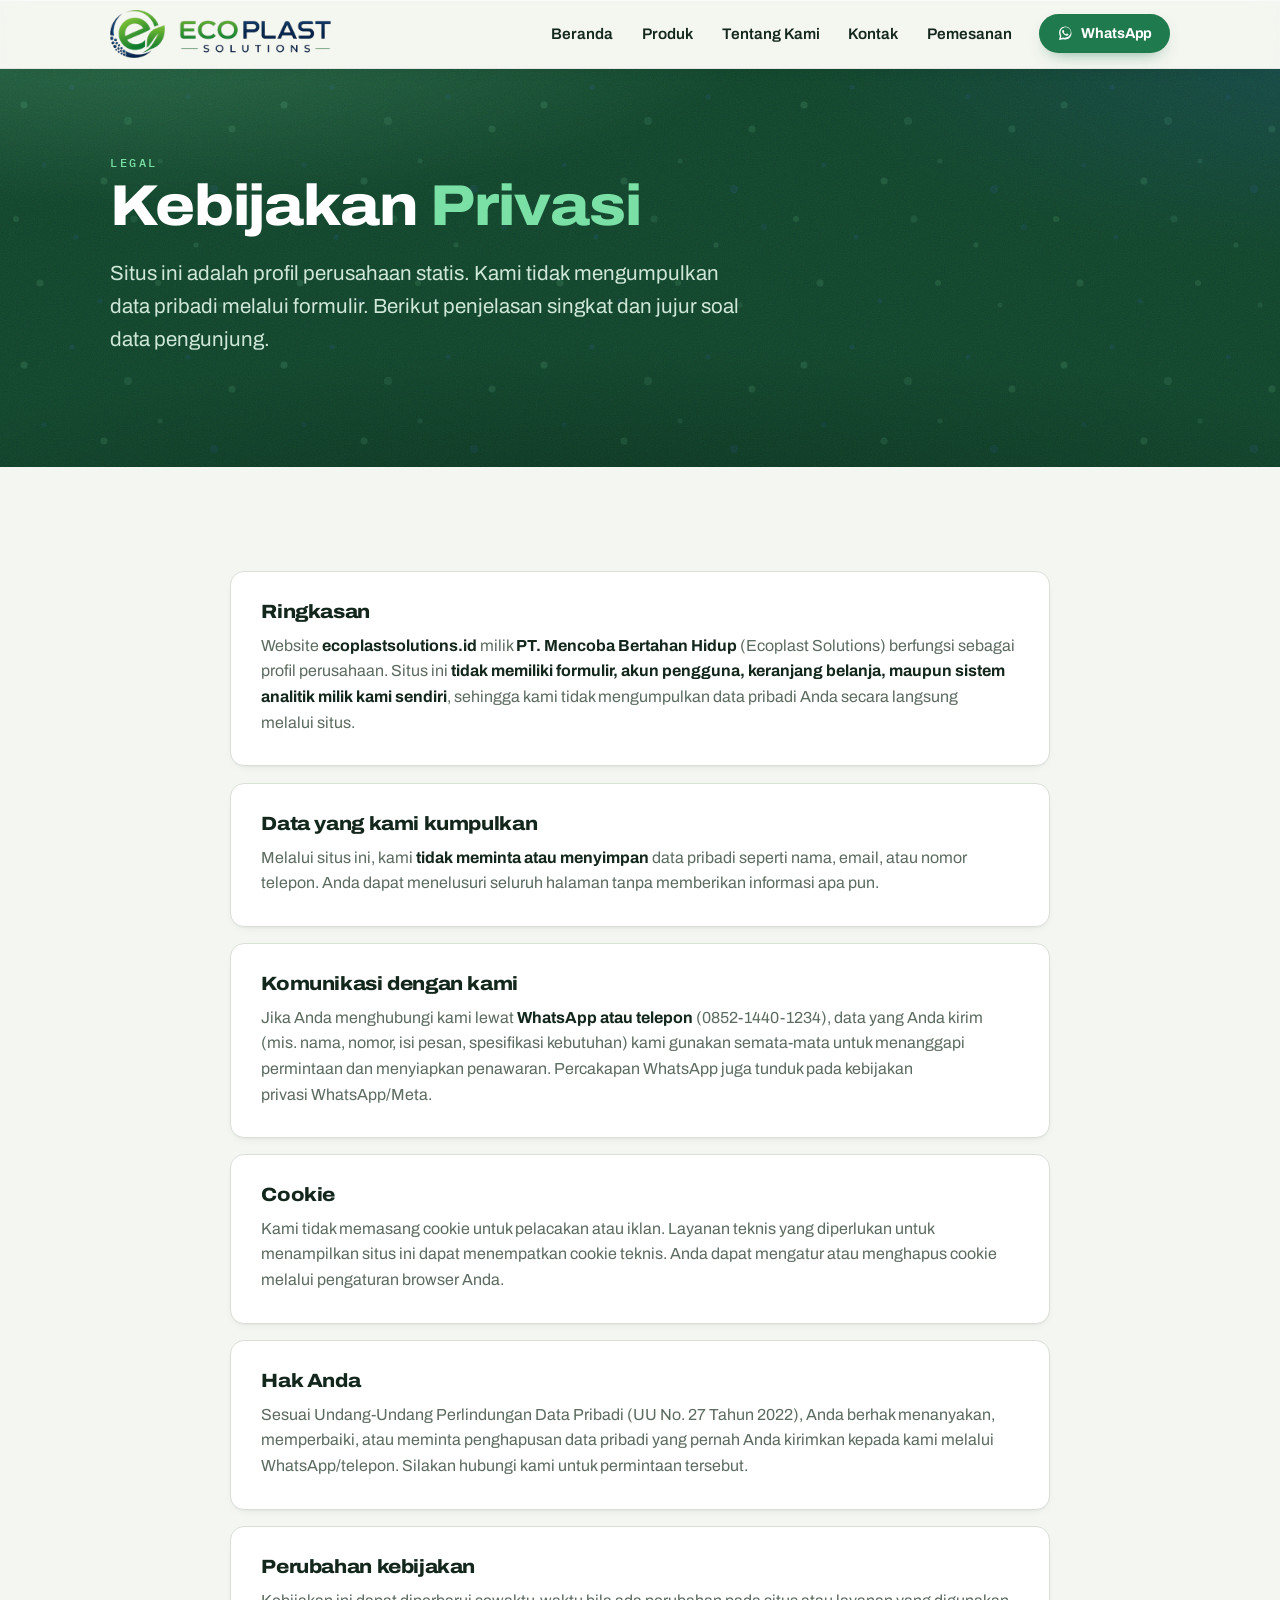
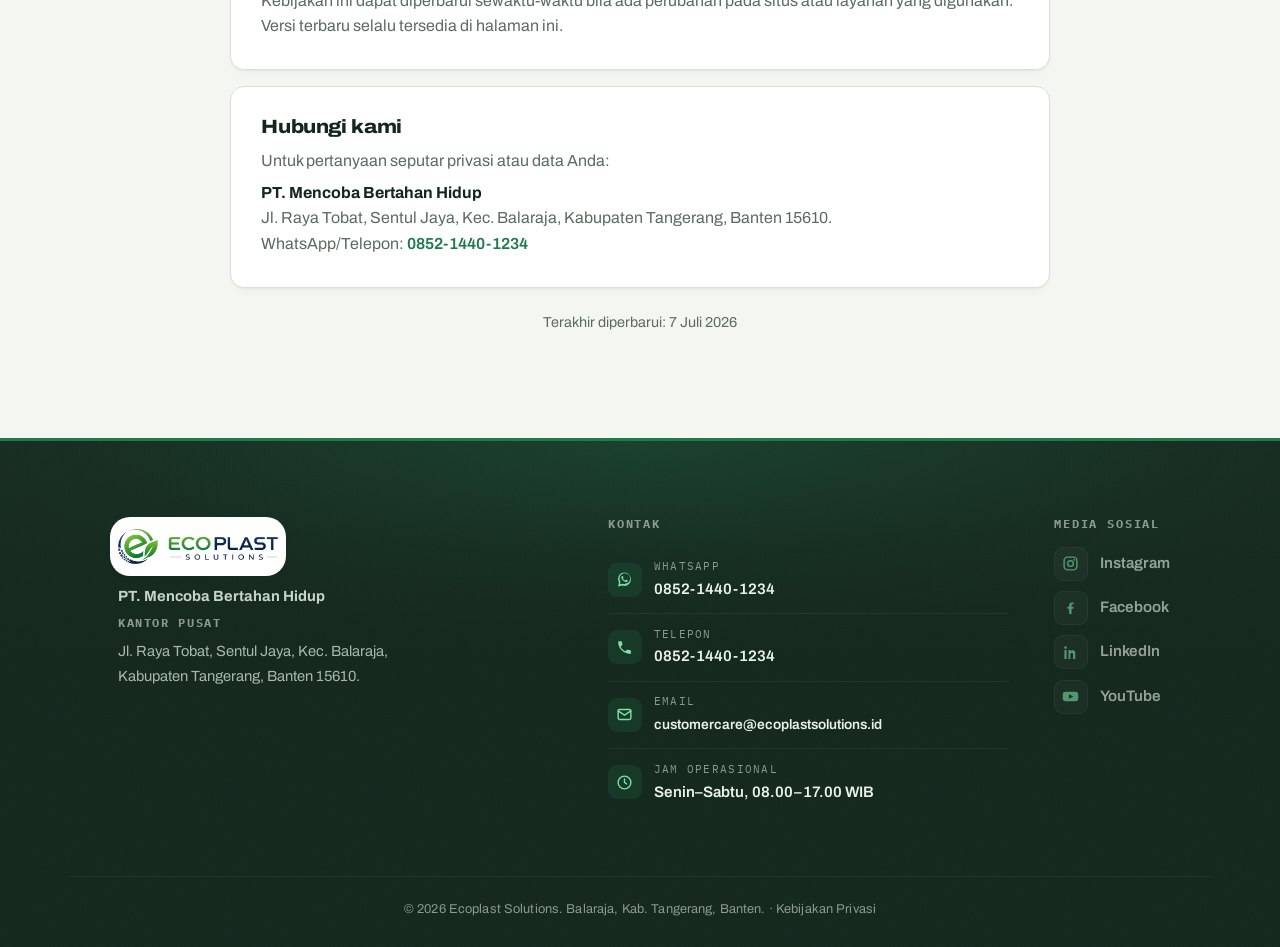
==== commit 9ee3fbfd: "Alamat jadi "Jl. Raya Tobat, Sentul Jaya, Kabupaten Tangerang" Permintaan pemilik. Sebelumnya "Kp. T" ====
--- a/kebijakan-privasi.html
+++ b/kebijakan-privasi.html
@@ -36,8 +36,8 @@
   <link rel="preconnect" href="https://fonts.googleapis.com" />
   <link rel="preconnect" href="https://fonts.gstatic.com" crossorigin />
   <link href="https://fonts.googleapis.com/css2?family=Archivo:wght@400;500;600;700;800;900&family=IBM+Plex+Mono:wght@400;500&display=swap" rel="stylesheet" />
-  <link rel="stylesheet" href="/styles.css?v=20260905s" />
-  <link rel="stylesheet" href="/responsive.css?v=20260905s" />
+  <link rel="stylesheet" href="/styles.css?v=20260905x" />
+  <link rel="stylesheet" href="/responsive.css?v=20260905x" />
   <script type="application/ld+json">
   {
     "@context": "https://schema.org",
@@ -169,7 +169,7 @@
           <div class="card">
             <h2 style="font-size:1.2rem;margin-bottom:0.6rem">Hubungi kami</h2>
             <p>Untuk pertanyaan seputar privasi atau data Anda:</p>
-            <p style="margin-top:0.4rem"><strong>PT. Mencoba Bertahan Hidup</strong><br />Kp. Tobat, Desa Sentul Jaya, Kec. Balaraja, Kab. Tangerang, Banten 15610.<br />WhatsApp/Telepon: <a class="link-inline" href="tel:+6285214401234">0852-1440-1234</a></p>
+            <p style="margin-top:0.4rem"><strong>PT. Mencoba Bertahan Hidup</strong><br />Jl. Raya Tobat, Sentul Jaya, Kec. Balaraja, Kabupaten Tangerang, Banten 15610.<br />WhatsApp/Telepon: <a class="link-inline" href="tel:+6285214401234">0852-1440-1234</a></p>
           </div>
 
           <p style="color:var(--muted);font-size:0.9rem;text-align:center;margin-top:0.4rem">Terakhir diperbarui: 7 Juli 2026</p>
@@ -190,8 +190,8 @@
         <p class="foot-address">
           <span class="foot-address__org">PT. Mencoba Bertahan Hidup</span>
           <strong>Kantor Pusat</strong>
-          Kp. Tobat, Desa Sentul Jaya, Kec. Balaraja,<br />
-          Kab. Tangerang, Banten 15610.
+          Jl. Raya Tobat, Sentul Jaya, Kec. Balaraja,<br />
+          Kabupaten Tangerang, Banten 15610.
         </p>
       </div>
       <div class="foot-col">
--- a/styles.css
+++ b/styles.css
@@ -58,7 +58,13 @@
   --ease: cubic-bezier(.4, 0, .2, 1);
   --ease-out: cubic-bezier(.16, 1, .3, 1);
   --dur: .22s;
-  --dur-slow: .4s;
+  /* .62s, bukan .4s lagi. Nilainya diubah 11 Sep 2026 saat zoom galeri
+     dikalemkan — dan itu aman justru karena saat itu `--dur-slow` sudah TIDAK
+     dipakai siapa pun: dua pemakainya (transisi `.pcard__img` dan `.gshot__img`)
+     hilang pada hari yang sama. Token yatim itu ketahuan lewat audit dead code,
+     bukan dari membaca berkas. Dipakai lagi di `.gshot__img` menggantikan angka
+     lepas `.62s`, supaya aturan "semua transisi memakai token" tetap berlaku. */
+  --dur-slow: .62s;
   --dur-reveal: 1.1s; /* khusus reveal scroll-in — lambat & elegan (bukan kaku) */
 
   --font-sans: "Archivo", system-ui, -apple-system, Segoe UI, Roboto, sans-serif;
@@ -238,7 +244,8 @@
 
 /* Brand header = ASET YANG SAMA dengan footer (`assets/logo-lockup.png`) supaya
    susunan DAN tipografi wordmark konsisten di kedua tempat. Sebelumnya header
-   memakai emblem `logo-mark.png` + teks HTML ber-font Archivo satu baris, sementara
+   memakai emblem tersendiri (`logo-mark.png`, berkasnya sudah dihapus 11 Sep 2026
+   karena tak dipakai lagi) + teks HTML ber-font Archivo satu baris, sementara
    footer memakai huruf logo asli bertumpuk — dua wordmark yang jelas beda.
    Tidak ada lagi teks wordmark HTML di situs ini: `.brand__name` & `.eco` sudah
    DIHAPUS dari styles.css dan responsive.css. Nama aksesibel tetap ada lewat
@@ -468,14 +475,28 @@
    kartu Profil di tentang.html "belum ada efek hover", lalu menegaskan hasilnya
    jadi tidak konsisten. Betul — sebagian kontainer terangkat jelas, sebagian
    tampak mati. Konsistensi menang atas kemurnian semantik.
-   `.order-form` IKUT, tidak lagi dikecualikan: pengecualian itu justru yang
-   membuatnya terasa pilih kasih. Angkatannya tidak berkedip saat mengisi karena
-   hover tetap aktif selama kursor di dalam formulir.
    JANGAN pakai `.card:not(...)` — `:not()` IKUT MENAMBAH bobot spesifisitas
    (3 kelas) dan diam-diam mengalahkan `.pcard:hover` (2 kelas) berapa pun
    urutannya; sudah pernah mematikan hover kartu produk. Semua aturan hover kartu
    dijaga tetap 2 kelas supaya URUTAN yang menentukan, bukan bobot. */
 .card:hover { border-color: rgba(31,122,77,.5); box-shadow: var(--shadow-lg); }
+
+/* KECUALI FORMULIR PEMESANAN — `.order-form` diam total saat hover (permintaan
+   pemilik 11 Sep 2026: formulir "Data pemesan & kebutuhan" tidak perlu dikasih
+   hover).
+   Riwayatnya bolak-balik, jadi jangan diputar balik tanpa permintaan baru:
+   mula-mula formulir memang dikecualikan; 5 Sep 2026 pengecualian itu DICABUT
+   dengan alasan "justru pengecualian itu yang membuatnya terasa pilih kasih";
+   11 Sep 2026 dipasang lagi atas permintaan langsung. Alasannya masuk akal —
+   kartu lain cuma dilihat, formulir ini DIISI, dan panel setinggi ~1500px yang
+   ikut bergeser 4px saat kursor masuk terasa seperti halaman bergerak sendiri.
+   Kartu "Syarat pemesanan" di atasnya TIDAK ikut dikecualikan; ia kartu info
+   biasa dan tetap bereaksi seperti kartu di halaman lain.
+   Ditulis sebagai aturan TERPISAH, bukan `:not()`, supaya tetap 2 kelas dan
+   menang karena URUTAN (lihat peringatan di atas). Nilainya dikembalikan
+   eksplisit ke keadaan diam `.card`, bukan sekadar `transform: none`, supaya
+   border dan bayangannya pun tidak ikut berubah. */
+.order-form:hover { border-color: var(--line); box-shadow: var(--shadow-sm); }
 
 .quote-card:hover { box-shadow: var(--shadow-lg); }
 
@@ -629,10 +650,9 @@
   object-position: center;
   display: block;
   background: #EDF1EA;                 /* placeholder saat lazy-load, tanpa lompatan layout */
-  /* .62s, lebih lambat dari `--dur-slow` (.4s) yang dipakai zoom foto lain dulu.
-     Dibiarkan angka lepas, bukan token baru, karena cuma satu tempat yang
-     memakainya — lihat alasannya di aturan hover di bawah. */
-  transition: transform .62s var(--ease-out);
+  /* `--dur-slow` = .62s. Ini satu-satunya pemakainya, dan nilai tokennya memang
+     disesuaikan untuk zoom ini (lihat catatan di blok token). */
+  transition: transform var(--dur-slow) var(--ease-out);
 }
 /* Zoom SENGAJA lembut (permintaan pemilik 11 Sep 2026: "efek zoomnya biar agak
    kalem"). Dua hal yang diturunkan sekaligus, karena "kalem" itu soal seberapa
@@ -1337,6 +1357,19 @@
 
 .of-consent { display: flex; gap: 0.6rem; align-items: flex-start; font-size: 0.9rem; color: var(--muted); }
 .of-consent input { width: auto; margin-top: 0.2rem; accent-color: var(--green); }
+/* Keadaan MATI: centang persetujuan baru bisa diklik setelah seluruh isian lain
+   lengkap (permintaan pemilik 11 Sep 2026). Bloknya TETAP terlihat — orang perlu
+   bisa membaca dulu apa yang akan disetujui, dan tinggi halaman tidak berubah-ubah
+   saat mengisi. Sebelumnya seluruh fieldset disembunyikan; itu memenuhi "tak bisa
+   diklik" tapi menyembunyikan isinya dan membuat halaman melompat.
+   `transition` sengaja ada supaya perpindahan redup → normal tidak mengejutkan;
+   `cursor: not-allowed` dipasang di LABEL, bukan cuma di input, supaya kursor
+   sudah memberi tahu sebelum orang mengarahkannya tepat ke kotak kecil itu.
+   Redupnya `.55`, bukan lebih pekat: teksnya masih harus terbaca, karena justru
+   itu gunanya dibiarkan tampil. Terukur — lihat catatan kontras di CLAUDE.md. */
+.of-consent { transition: opacity var(--dur) var(--ease); }
+.of-consent--mati { opacity: .55; cursor: not-allowed; }
+.of-consent--mati input { cursor: not-allowed; }
 
 /* Umpan bot: didorong keluar layar, BUKAN display:none — sebagian pengisi
    otomatis melewati kolom yang benar-benar disembunyikan. */
@@ -1347,7 +1380,12 @@
   justify-content: space-between; padding: var(--card-pad); background: var(--bg);
   border-top: 1px solid var(--line);
 }
-.of-side { margin: 0; font-size: 0.86rem; color: var(--muted); }
+/* `.of-side` DIHAPUS 11 Sep 2026 atas permintaan pemilik, beserta markup-nya
+   ("Perlu lebih cepat? Hubungi via WhatsApp."). Tautan WhatsApp tetap tersedia
+   di header dan di FAB mengambang pada mobile, jadi tak ada jalan yang hilang.
+   `justify-content: space-between` di atas SENGAJA dipertahankan: kini hanya
+   tombol yang tersisa sehingga ia rata kiri — hasilnya sama dengan
+   `flex-start`, dan aturannya tetap benar kalau kelak ada isi kedua. */
 .of-actions .btn[disabled] { opacity: .6; cursor: progress; }
 
 .of-result { padding: var(--card-pad); border-top: 1px solid var(--line); font-size: 0.95rem; }
@@ -1467,6 +1505,13 @@
 .has-js .pcard.in:hover,
 .has-js .feature.in:hover,
 .has-js .card.in:hover   { transform: translateY(-4px); }
+/* Pengecualian formulir pemesanan harus ditulis DI SINI JUGA, bukan cukup di
+   `.order-form:hover` dekat `.card:hover`. Angkatannya datang dari aturan di
+   atas yang bernilai 3 kelas; `.order-form:hover` cuma 2, jadi ia bisa
+   membatalkan border & bayangan tapi TIDAK transform-nya — formulir akan tetap
+   melompat 4px. Sama-sama 3 kelas dan ditulis belakangan, jadi yang ini menang.
+   Alasan lengkapnya ada di komentar `.order-form:hover`. */
+.has-js .order-form.in:hover { transform: none; }
 
 /* ==========================================================================
    Responsive & Motion
--- a/responsive.css
+++ b/responsive.css
@@ -190,7 +190,8 @@
   .of-picks { grid-template-columns: 1fr; }
   .of-actions { flex-direction: column; align-items: stretch; }
   .of-actions .btn { width: 100%; }
-  .of-side { text-align: center; }
+  /* `.of-side` sudah tidak ada lagi (markup & aturannya dibuang 11 Sep 2026),
+     jadi aturan text-align-nya ikut dihapus dari sini. */
   .cta-band .container { flex-direction: column; align-items: flex-start; }
   /* Banner judul (produk/tentang/kontak): min-height lebih tinggi karena lead
      wrap lebih banyak di layar sempit — beri ruang agar ketiganya tetap seragam. */
